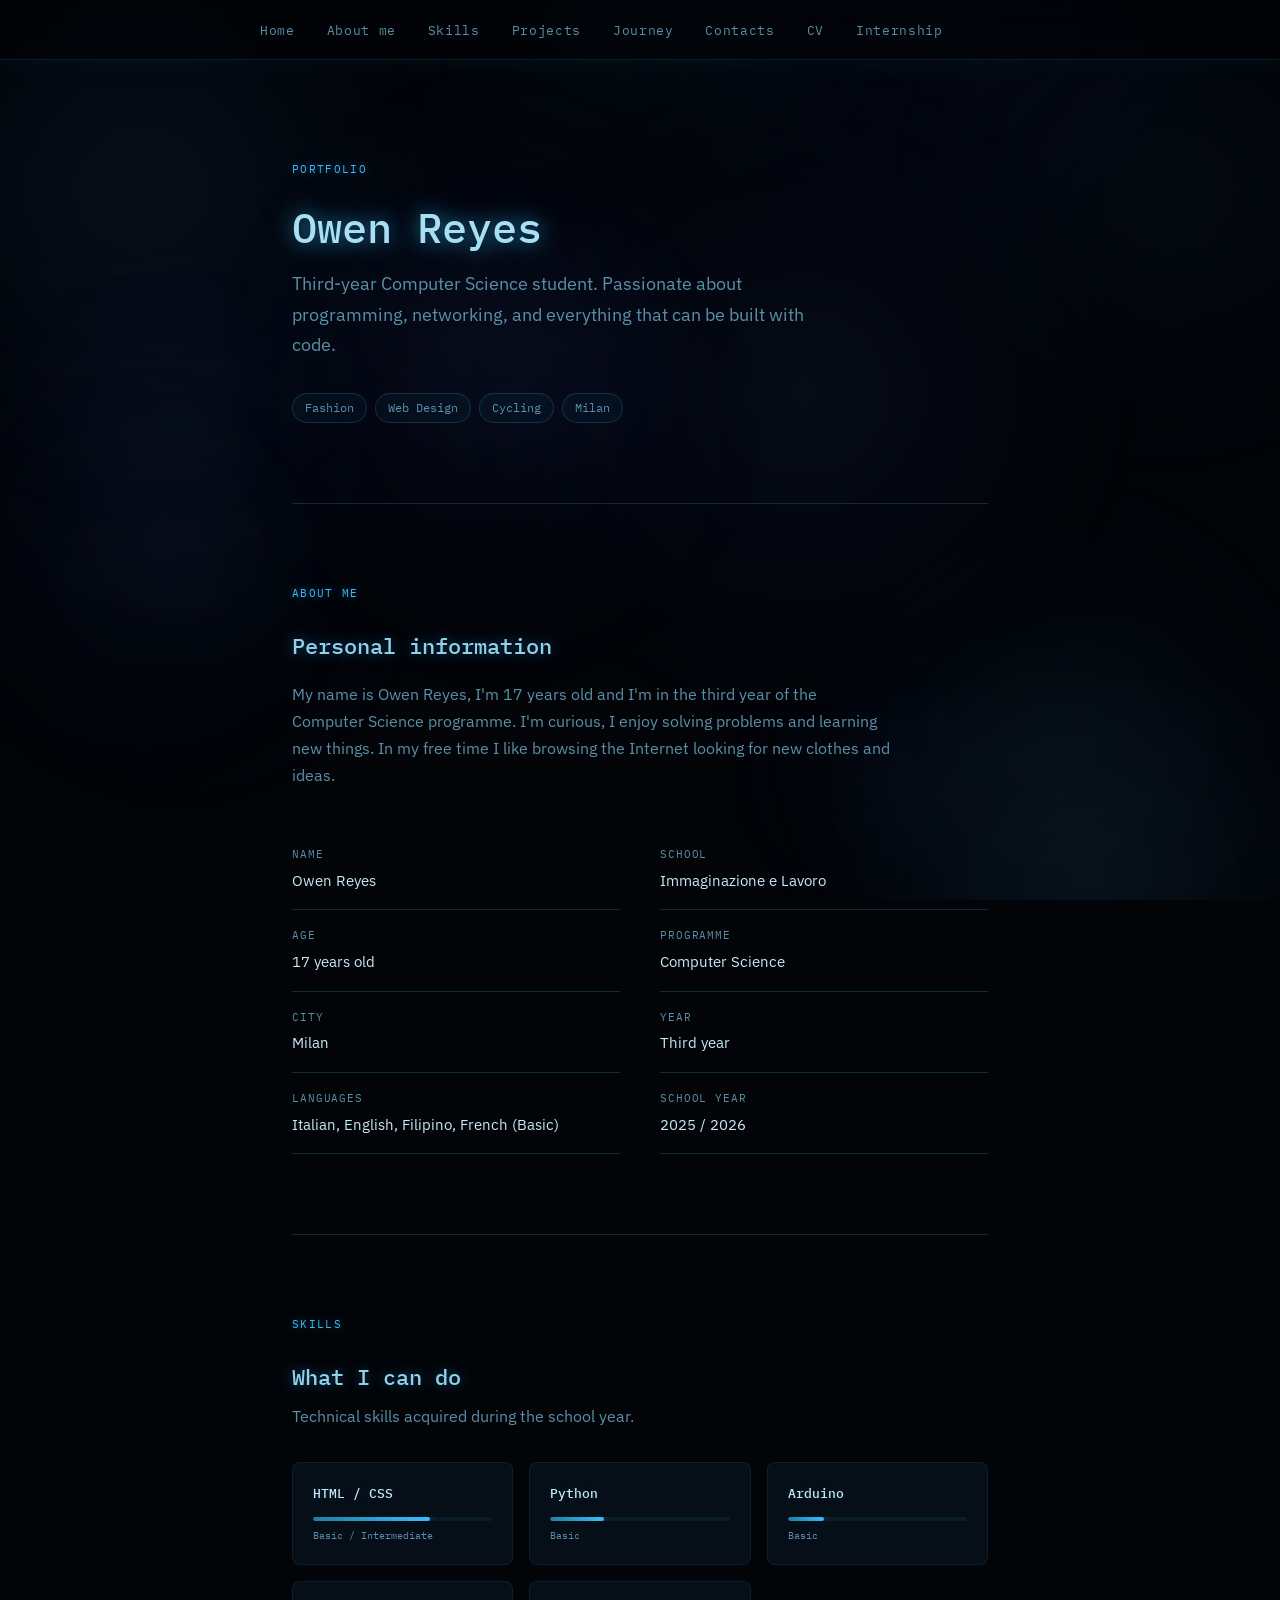
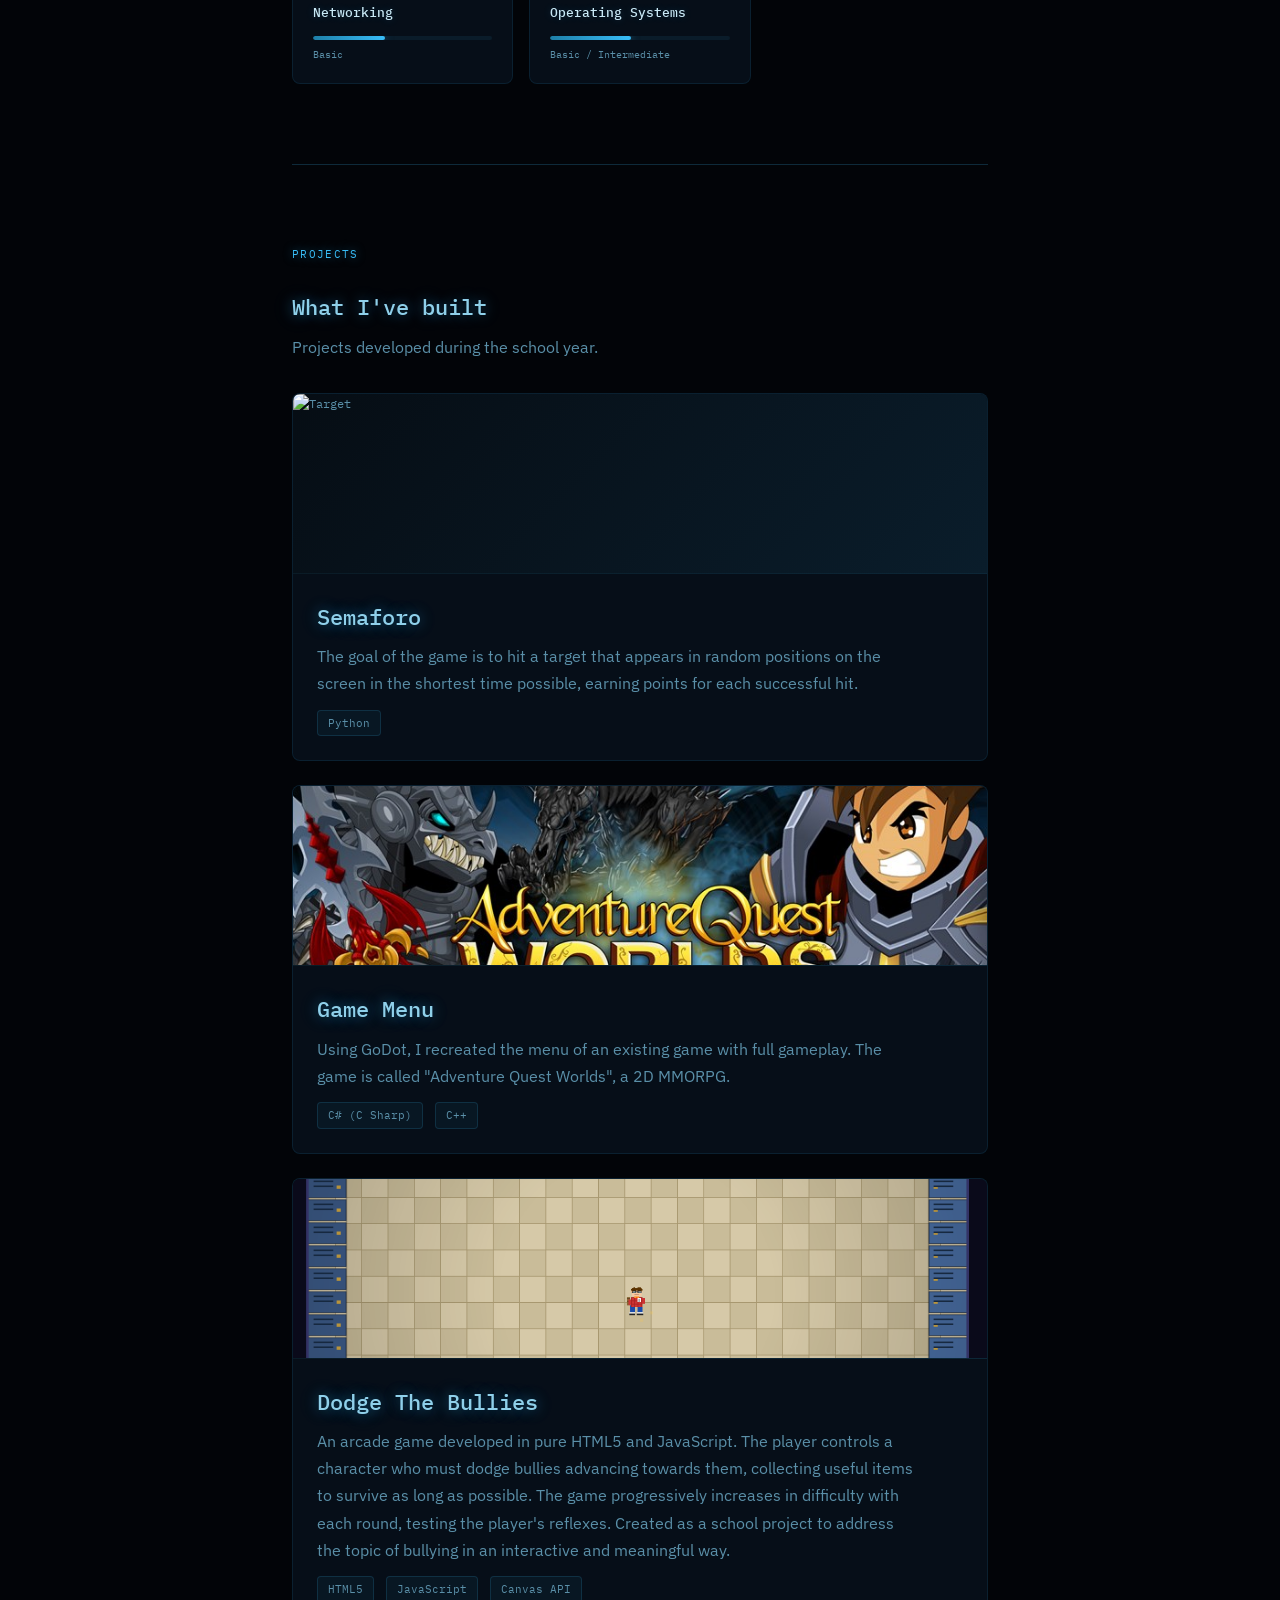
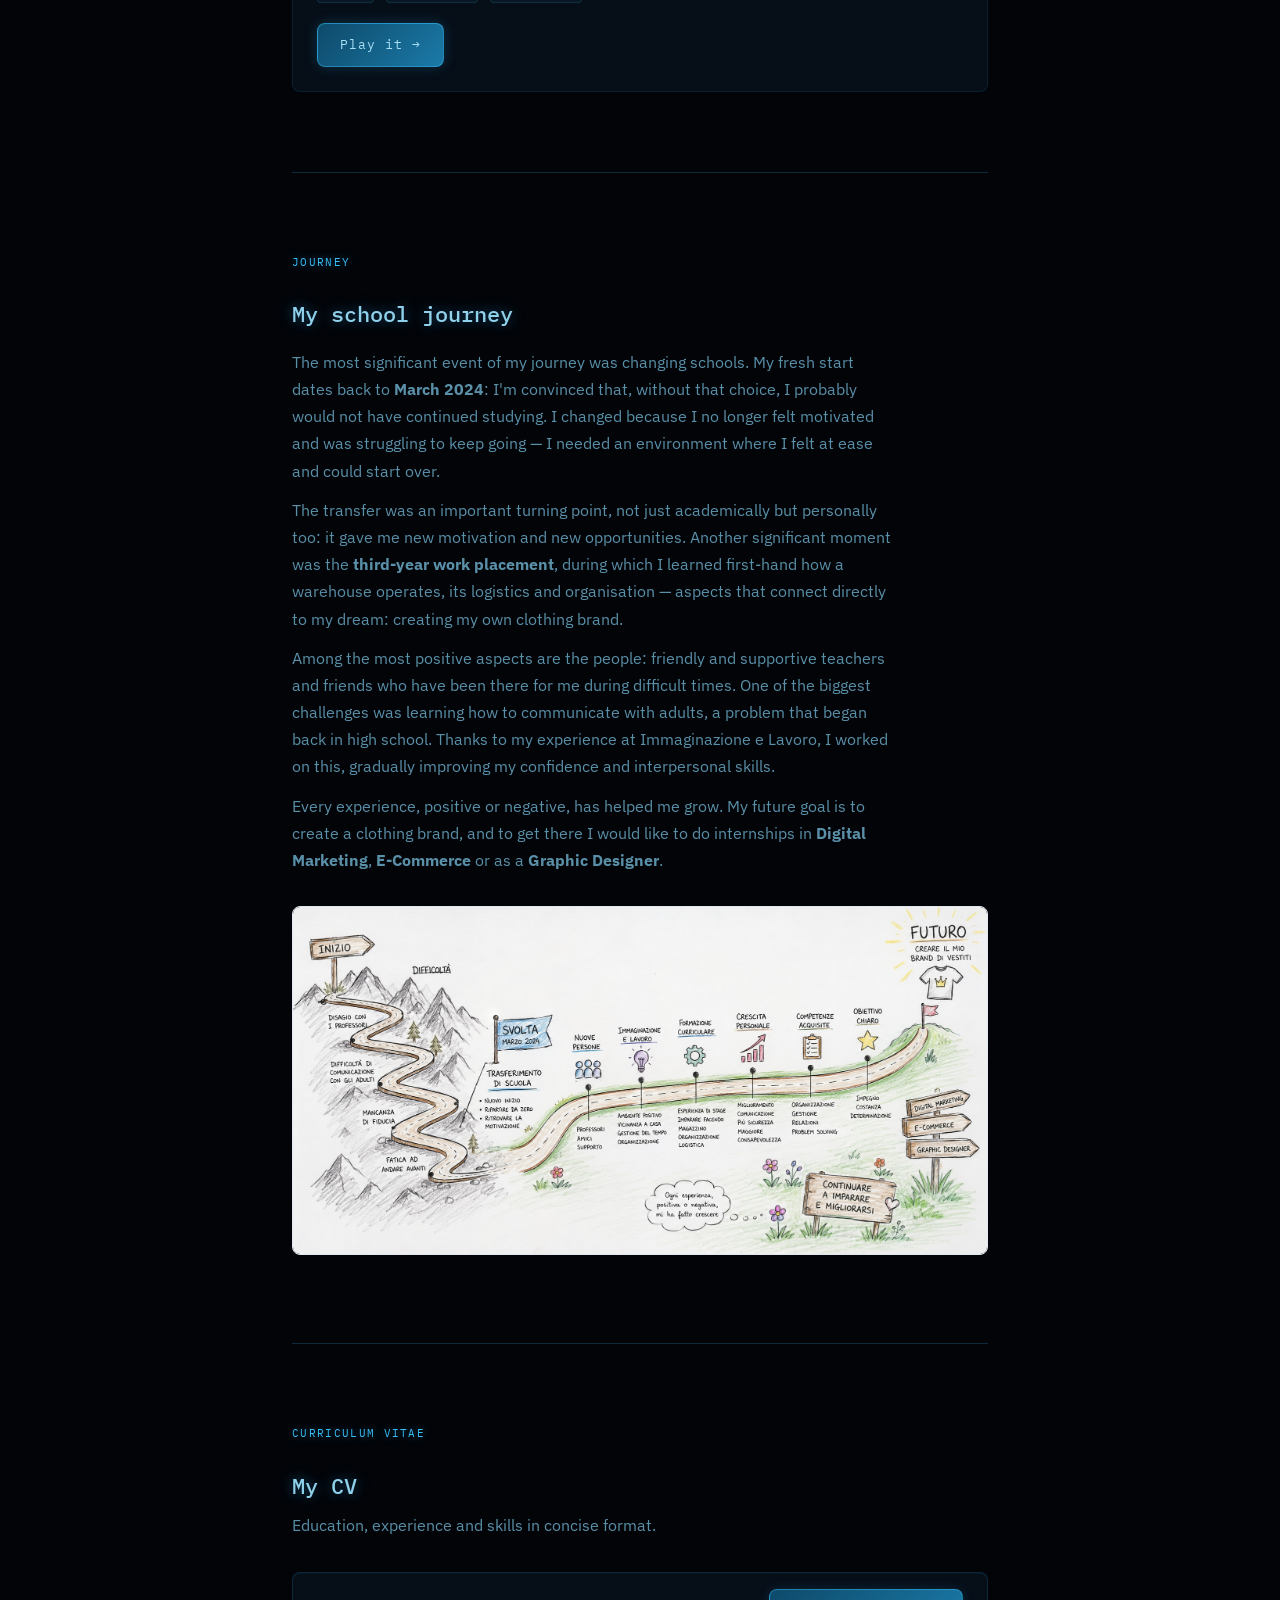
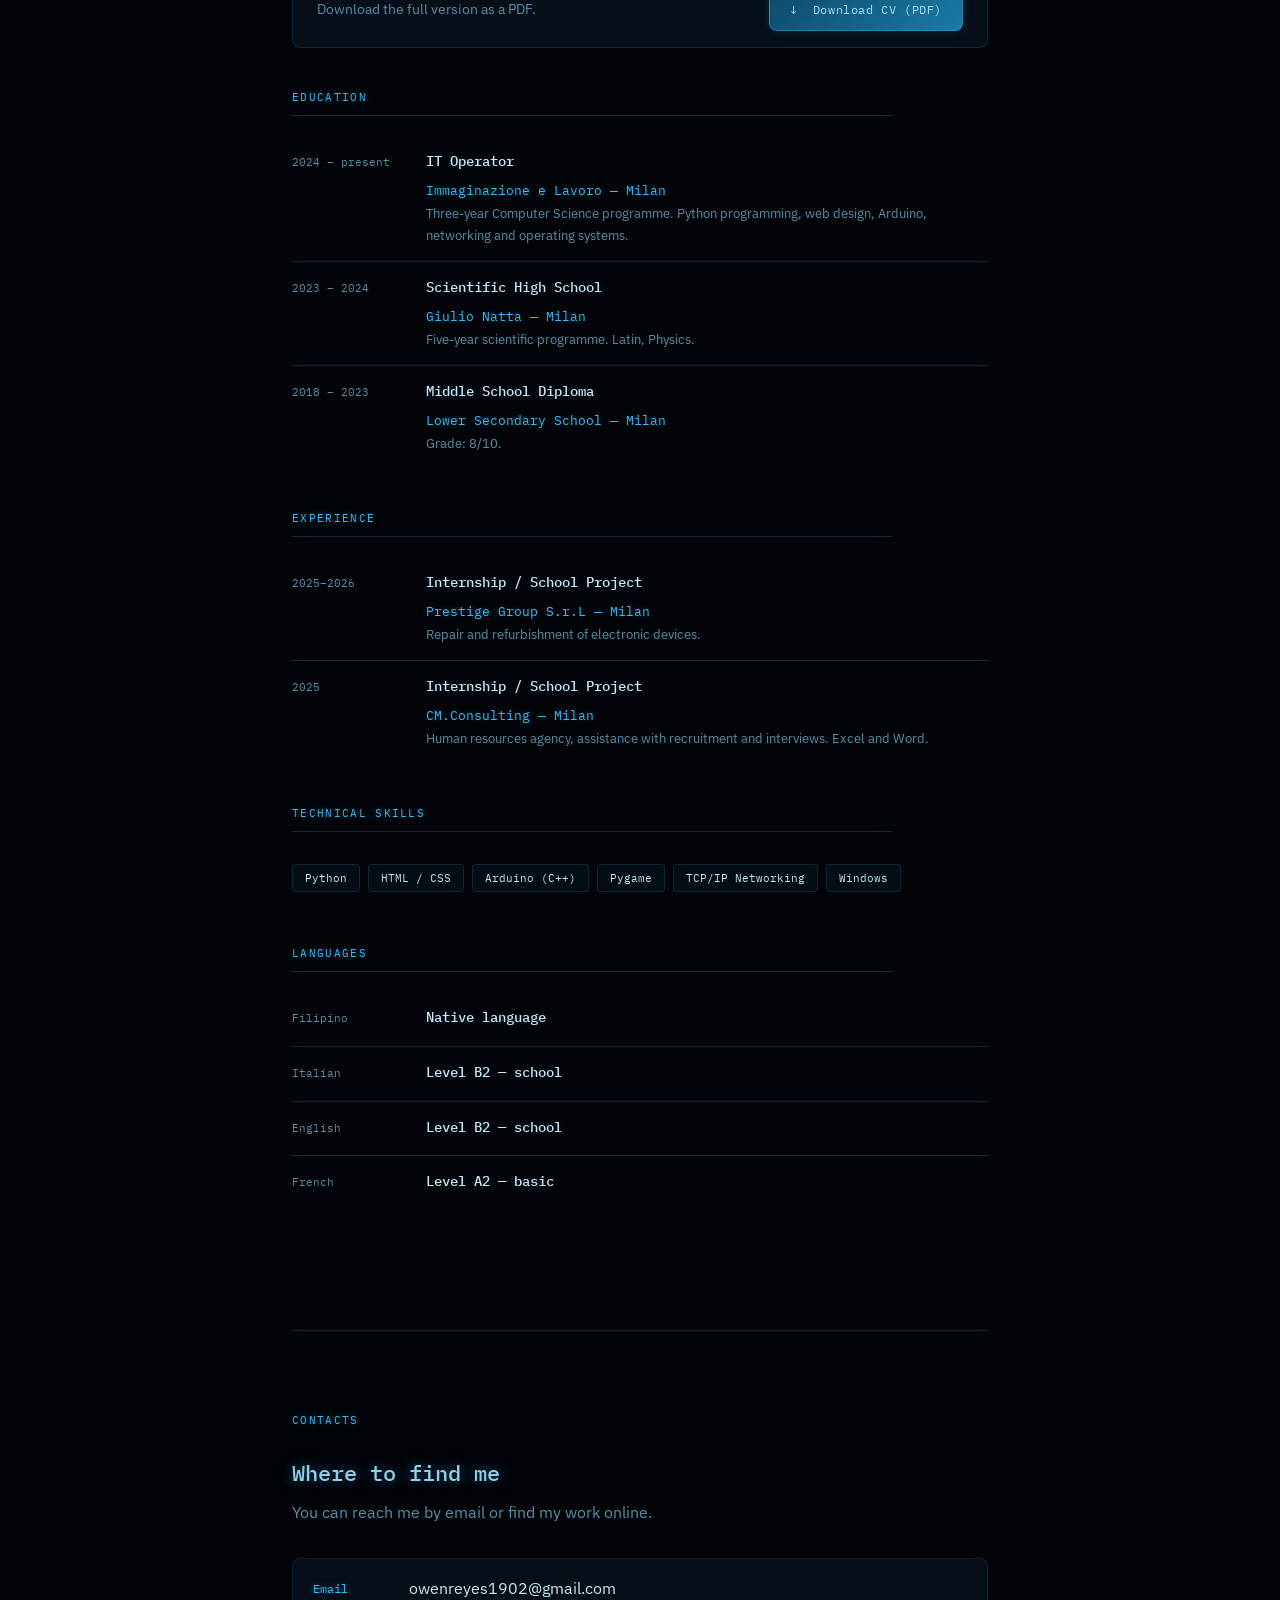
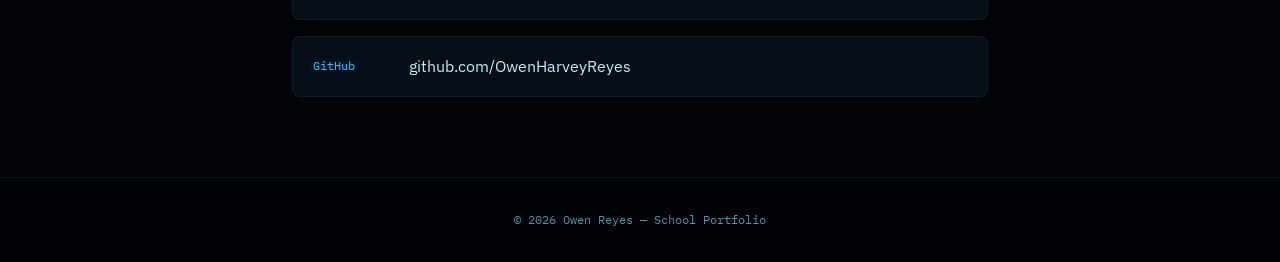
==== index_en.html @ 95d55447 "Yes" ====
<!DOCTYPE html>
<html lang="en">
<head>
  <meta charset="UTF-8" />
  <meta name="viewport" content="width=device-width, initial-scale=1.0"/>
  <title>Owen Reyes — Portfolio</title>
  <link rel="preconnect" href="https://fonts.googleapis.com">
  <link href="https://fonts.googleapis.com/css2?family=IBM+Plex+Sans:wght@300;400;500&family=IBM+Plex+Mono:wght@400;500&display=swap" rel="stylesheet">
  <link rel="stylesheet" href="style.css">
</head>

<body>

  <!-- ANIMATED BLURRED BUBBLE BACKGROUND -->
  <canvas id="bg-canvas"></canvas>

  <!-- NAVIGATION -->
  <nav>
    <ul>
      <li><a href="#hero">Home</a></li>
      <li><a href="#about">About me</a></li>
      <li><a href="#skills">Skills</a></li>
      <li><a href="#projects">Projects</a></li>
      <li><a href="#journey">Journey</a></li>
      <li><a href="#contacts">Contacts</a></li>
      <li><a href="#cv">CV</a></li>
      <li><a href="./stage_en.html">Internship</a></li>
    </ul>
  </nav>

  <main>

    <!-- HERO -->
    <section id="hero">
      <p class="etichetta">Portfolio</p>
      <h1>Owen Reyes</h1>
      <p class="sottotitolo">
        Third-year Computer Science student. Passionate about programming,
        networking, and everything that can be built with code.
      </p>
      <div class="tag-list">
        <span class="tag">Fashion</span>
        <span class="tag">Web Design</span>
        <span class="tag">Cycling</span>
        <span class="tag">Milan</span>
      </div>
    </section>

    <!-- ABOUT ME -->
    <section id="about">
      <p class="etichetta">About me</p>
      <h2>Personal information</h2>
      <p style="margin-top: 16px;">
        My name is Owen Reyes, I'm 17 years old and I'm in the third year
        of the Computer Science programme. I'm curious,
        I enjoy solving problems and learning new things.
        In my free time I like browsing the Internet looking for new clothes and ideas.
      </p>
      <div class="griglia-2col" style="margin-top: 40px;">
        <div>
          <div class="info-riga">
            <span>Name</span>
            <span>Owen Reyes</span>
          </div>
          <div class="info-riga">
            <span>Age</span>
            <span>17 years old</span>
          </div>
          <div class="info-riga">
            <span>City</span>
            <span>Milan</span>
          </div>
          <div class="info-riga">
            <span>Languages</span>
            <span>Italian, English, Filipino, French (Basic)</span>
          </div>
        </div>
        <div>
          <div class="info-riga">
            <span>School</span>
            <span>Immaginazione e Lavoro</span>
          </div>
          <div class="info-riga">
            <span>Programme</span>
            <span>Computer Science</span>
          </div>
          <div class="info-riga">
            <span>Year</span>
            <span>Third year</span>
          </div>
          <div class="info-riga">
            <span>School year</span>
            <span>2025 / 2026</span>
          </div>
        </div>
      </div>
    </section>

    <!-- SKILLS -->
    <section id="skills">
      <p class="etichetta">Skills</p>
      <h2>What I can do</h2>
      <p style="margin-top: 8px;">Technical skills acquired during the school year.</p>
      <div class="competenze-griglia">
        <div class="competenza-card">
          <h3>HTML / CSS</h3>
          <div class="barra-contenitore"><div class="barra" style="width: 65%"></div></div>
          <p class="livello-label">Basic / Intermediate</p>
        </div>
        <div class="competenza-card">
          <h3>Python</h3>
          <div class="barra-contenitore"><div class="barra" style="width: 30%"></div></div>
          <p class="livello-label">Basic</p>
        </div>
        <div class="competenza-card">
          <h3>Arduino</h3>
          <div class="barra-contenitore"><div class="barra" style="width: 20%"></div></div>
          <p class="livello-label">Basic</p>
        </div>
        <div class="competenza-card">
          <h3>Networking</h3>
          <div class="barra-contenitore"><div class="barra" style="width: 40%"></div></div>
          <p class="livello-label">Basic</p>
        </div>
        <div class="competenza-card">
          <h3>Operating Systems</h3>
          <div class="barra-contenitore"><div class="barra" style="width: 45%"></div></div>
          <p class="livello-label">Basic / Intermediate</p>
        </div>
      </div>
    </section>

    <!-- PROJECTS -->
    <section id="projects">
      <p class="etichetta">Projects</p>
      <h2>What I've built</h2>
      <p style="margin-top: 8px;">Projects developed during the school year.</p>

      <div class="progetti-lista">

        <!-- PROJECT 1 — Semaforo -->
        <div class="progetto-card">
          <div class="progetto-immagine">
            <img src="./img/bersaglio.png" alt="Target" style="width:100%;height:100%;object-fit:cover;">
          </div>
          <div class="progetto-corpo">
            <h2>Semaforo</h2>
            <p style="margin-top: 8px;">
              The goal of the game is to hit a target that appears in random positions on the screen
              in the shortest time possible, earning points for each successful hit.
            </p>
            <div class="progetto-meta">
              <span class="badge">Python</span>
            </div>
          </div>
        </div>

        <!-- PROJECT 2 — Game Menu -->
        <div class="progetto-card">
          <div class="progetto-immagine">
            <img src="./img/AQW.jpg" alt="Game Menu" style="width:100%;height:100%;object-fit:cover;">
          </div>
          <div class="progetto-corpo">
            <h2>Game Menu</h2>
            <p style="margin-top: 8px;">
              Using GoDot, I recreated the menu of an existing game with full gameplay.
              The game is called "Adventure Quest Worlds", a 2D MMORPG.
            </p>
            <div class="progetto-meta">
              <span class="badge">C# (C Sharp)</span>
              <span class="badge">C++</span>
            </div>
          </div>
        </div>

        <!-- PROJECT 3 — Dodge The Bullies (with button!) -->
        <div class="progetto-card">
          <div class="progetto-immagine">
            <img src="./img/Bully.png" alt="Dodge The Bullies" style="width:100%;height:100%;object-fit:cover;">
          </div>
          <div class="progetto-corpo">
            <h2>Dodge The Bullies</h2>
            <p style="margin-top: 8px;">
              An arcade game developed in pure HTML5 and JavaScript. The player controls a character
              who must dodge bullies advancing towards them, collecting useful items to survive as long
              as possible. The game progressively increases in difficulty with each round, testing the
              player's reflexes. Created as a school project to address the topic of bullying in an
              interactive and meaningful way.
            </p>
            <div class="progetto-meta">
              <span class="badge">HTML5</span>
              <span class="badge">JavaScript</span>
              <span class="badge">Canvas API</span>
            </div>
            <a href="./schiva_i_bulli.html" class="btn-gioca" target="_blank">Play it →</a>
          </div>
        </div>

      </div>
    </section>

    <!-- JOURNEY -->
    <section id="journey">
      <p class="etichetta">Journey</p>
      <h2>My school journey</h2>
      <p style="margin-top: 16px;">
        The most significant event of my journey was changing schools. My fresh start dates back to
        <strong>March 2024</strong>: I'm convinced that, without that choice, I probably would not have
        continued studying. I changed because I no longer felt motivated and was struggling to keep going —
        I needed an environment where I felt at ease and could start over.
      </p>
      <p style="margin-top: 12px;">
        The transfer was an important turning point, not just academically but personally too: it gave me
        new motivation and new opportunities. Another significant moment was the <strong>third-year work
        placement</strong>, during which I learned first-hand how a warehouse operates, its logistics
        and organisation — aspects that connect directly to my dream: creating my own clothing brand.
      </p>
      <p style="margin-top: 12px;">
        Among the most positive aspects are the people: friendly and supportive teachers and friends who
        have been there for me during difficult times. One of the biggest challenges was learning how to
        communicate with adults, a problem that began back in high school. Thanks to my experience at
        Immaginazione e Lavoro, I worked on this, gradually improving my confidence and interpersonal skills.
      </p>
      <p style="margin-top: 12px;">
        Every experience, positive or negative, has helped me grow. My future goal is to create a clothing
        brand, and to get there I would like to do internships in <strong>Digital Marketing</strong>,
        <strong>E-Commerce</strong> or as a <strong>Graphic Designer</strong>.
      </p>
      <div style="margin-top: 32px;">
        <img src="./img/Percorso-Scolastico.png" alt="Owen Reyes school journey"
          style="width: 100%; border-radius: 8px; border: 1px solid var(--bordo, #e2e8f0);" />
      </div>
    </section>

    <!-- CV -->
    <section id="cv">
      <p class="etichetta">Curriculum Vitae</p>
      <h2>My CV</h2>
      <p style="margin-top: 8px;">Education, experience and skills in concise format.</p>
      <div class="cv-download-bar">
        <p>Download the full version as a PDF.</p>
        <a href="./OWEN HARVEY REYES - CV Finale.pdf" download="OwenReyes_CV.pdf" class="btn-scarica">
          ↓ &nbsp;Download CV (PDF)
        </a>
      </div>
      <div class="cv-blocco">
        <p class="cv-blocco-titolo">Education</p>
        <div class="cv-riga">
          <span class="cv-periodo">2024 – present</span>
          <div class="cv-contenuto">
            <h3>IT Operator</h3>
            <span class="cv-luogo">Immaginazione e Lavoro — Milan</span>
            <p>Three-year Computer Science programme. Python programming, web design, Arduino, networking and operating systems.</p>
          </div>
        </div>
        <div class="cv-riga">
          <span class="cv-periodo">2023 – 2024</span>
          <div class="cv-contenuto">
            <h3>Scientific High School</h3>
            <span class="cv-luogo">Giulio Natta — Milan</span>
            <p>Five-year scientific programme. Latin, Physics.</p>
          </div>
        </div>
        <div class="cv-riga">
          <span class="cv-periodo">2018 – 2023</span>
          <div class="cv-contenuto">
            <h3>Middle School Diploma</h3>
            <span class="cv-luogo">Lower Secondary School — Milan</span>
            <p>Grade: 8/10.</p>
          </div>
        </div>
      </div>
      <div class="cv-blocco">
        <p class="cv-blocco-titolo">Experience</p>
        <div class="cv-riga">
          <span class="cv-periodo">2025–2026</span>
          <div class="cv-contenuto">
            <h3>Internship / School Project</h3>
            <span class="cv-luogo">Prestige Group S.r.L — Milan</span>
            <p>Repair and refurbishment of electronic devices.</p>
          </div>
        </div>
        <div class="cv-riga">
          <span class="cv-periodo">2025</span>
          <div class="cv-contenuto">
            <h3>Internship / School Project</h3>
            <span class="cv-luogo">CM.Consulting — Milan</span>
            <p>Human resources agency, assistance with recruitment and interviews. Excel and Word.</p>
          </div>
        </div>
      </div>
      <div class="cv-blocco">
        <p class="cv-blocco-titolo">Technical skills</p>
        <div class="cv-skill-lista">
          <span class="cv-skill">Python</span>
          <span class="cv-skill">HTML / CSS</span>
          <span class="cv-skill">Arduino (C++)</span>
          <span class="cv-skill">Pygame</span>
          <span class="cv-skill">TCP/IP Networking</span>
          <span class="cv-skill">Windows</span>
        </div>
      </div>
      <div class="cv-blocco">
        <p class="cv-blocco-titolo">Languages</p>
        <div class="cv-riga">
          <span class="cv-periodo">Filipino</span>
          <div class="cv-contenuto"><h3>Native language</h3></div>
        </div>
        <div class="cv-riga">
          <span class="cv-periodo">Italian</span>
          <div class="cv-contenuto"><h3>Level B2 — school</h3></div>
        </div>
        <div class="cv-riga">
          <span class="cv-periodo">English</span>
          <div class="cv-contenuto"><h3>Level B2 — school</h3></div>
        </div>
        <div class="cv-riga">
          <span class="cv-periodo">French</span>
          <div class="cv-contenuto"><h3>Level A2 — basic</h3></div>
        </div>
      </div>
    </section>

    <!-- CONTACTS -->
    <section id="contacts">
      <p class="etichetta">Contacts</p>
      <h2>Where to find me</h2>
      <p style="margin-top: 8px;">You can reach me by email or find my work online.</p>
      <div class="contatti-lista">
        <a href="mailto:owenreyes1902@gmail.com" class="contatto-riga">
          <span class="contatto-icona">Email</span>
          <span>owenreyes1902@gmail.com</span>
        </a>
        <a href="https://github.com/OwenHarveyReyes" class="contatto-riga" target="_blank">
          <span class="contatto-icona">GitHub</span>
          <span>github.com/OwenHarveyReyes</span>
        </a>
      </div>
    </section>

  </main>

  <footer>
    © 2026 Owen Reyes — School Portfolio
  </footer>

  <!-- ANIMATED BLURRED BUBBLE BACKGROUND SCRIPT -->
  <script>
    const canvas = document.getElementById('bg-canvas');
    const ctx = canvas.getContext('2d');

    function resize() {
      canvas.width = window.innerWidth;
      canvas.height = window.innerHeight;
    }
    resize();
    window.addEventListener('resize', resize);

    const blobs = Array.from({ length: 12 }, () => ({
      x: Math.random() * window.innerWidth,
      y: Math.random() * window.innerHeight,
      r: 120 + Math.random() * 200,
      vx: (Math.random() - 0.5) * 0.4,
      vy: (Math.random() - 0.5) * 0.4,
      hue: 190 + Math.random() * 40,
      alpha: 0.03 + Math.random() * 0.05,
      phase: Math.random() * Math.PI * 2,
      speed: 0.003 + Math.random() * 0.004
    }));

    function draw() {
      ctx.clearRect(0, 0, canvas.width, canvas.height);

      blobs.forEach(b => {
        b.phase += b.speed;
        b.x += b.vx + Math.sin(b.phase) * 0.3;
        b.y += b.vy + Math.cos(b.phase * 0.7) * 0.3;

        if (b.x < -b.r) b.x = canvas.width + b.r;
        if (b.x > canvas.width + b.r) b.x = -b.r;
        if (b.y < -b.r) b.y = canvas.height + b.r;
        if (b.y > canvas.height + b.r) b.y = -b.r;

        const grad = ctx.createRadialGradient(b.x, b.y, 0, b.x, b.y, b.r);
        grad.addColorStop(0, `hsla(${b.hue}, 80%, 65%, ${b.alpha})`);
        grad.addColorStop(0.5, `hsla(${b.hue + 15}, 70%, 55%, ${b.alpha * 0.5})`);
        grad.addColorStop(1, `hsla(${b.hue}, 80%, 65%, 0)`);

        ctx.filter = 'blur(40px)';
        ctx.beginPath();
        ctx.arc(b.x, b.y, b.r, 0, Math.PI * 2);
        ctx.fillStyle = grad;
        ctx.fill();
      });

      ctx.filter = 'none';
      requestAnimationFrame(draw);
    }

    draw();
  </script>

</body>
</html>
---- style.css ----
/* =============================================
   VARIABILI — modifica qui i colori del sito
   Cambiarle qui le cambia su TUTTE le pagine
   ============================================= */
:root {
  --colore-sfondo:     #020408;
  --colore-sfondo-2:   #060d14;
  --colore-testo:      #c8e8f5;
  --colore-testo-muto: #5a8fa8;
  --colore-accento:    #38bdf8;   /* light blue accent */
  --colore-bordo:      #0e2a3a;
  --colore-card:       #060e18;
  --colore-glow:       #38bdf8;

  --font-titoli: 'IBM Plex Mono', monospace;
  --font-testo:  'IBM Plex Sans', sans-serif;

  --larghezza-max: 760px;
  --raggio:        8px;

  /* Glow intensities */
  --glow-soft:  0 0 20px rgba(56, 189, 248, 0.25);
  --glow-mid:   0 0 30px rgba(56, 189, 248, 0.4), 0 0 60px rgba(56, 189, 248, 0.15);
  --glow-title: 0 0 20px rgba(56, 189, 248, 0.6), 0 0 40px rgba(56, 189, 248, 0.3), 0 0 80px rgba(56, 189, 248, 0.1);
}

/* =============================================
   RESET E BASE
   ============================================= */
*, *::before, *::after {
  box-sizing: border-box;
  margin: 0;
  padding: 0;
}

html {
  scroll-behavior: smooth;
}

body {
  background-color: var(--colore-sfondo);
  color: var(--colore-testo);
  font-family: var(--font-testo);
  font-size: 16px;
  line-height: 1.7;
  /* Subtle noise/grain texture via pseudo overlay */
  position: relative;
}

/* Deep background glow ambient */
body::before {
  content: '';
  position: fixed;
  top: -20%;
  left: 50%;
  transform: translateX(-50%);
  width: 600px;
  height: 400px;
  background: radial-gradient(ellipse, rgba(56, 189, 248, 0.04) 0%, transparent 70%);
  pointer-events: none;
  z-index: 0;
}

/* =============================================
   NAVIGAZIONE
   ============================================= */
nav {
  position: sticky;
  top: 0;
  background-color: rgba(2, 4, 8, 0.85);
  backdrop-filter: blur(16px);
  -webkit-backdrop-filter: blur(16px);
  border-bottom: 1px solid rgba(56, 189, 248, 0.12);
  z-index: 100;
  padding: 0 32px;
  box-shadow: 0 1px 30px rgba(56, 189, 248, 0.05);
}

nav ul {
  list-style: none;
  display: flex;
  gap: 32px;
  max-width: var(--larghezza-max);
  margin: 0 auto;
  padding: 16px 0;
}

nav a {
  text-decoration: none;
  color: var(--colore-testo-muto);
  font-size: 13px;
  font-family: var(--font-titoli);
  letter-spacing: 0.05em;
  transition: color 0.2s, text-shadow 0.2s;
}

nav a:hover,
nav a.attivo {
  color: var(--colore-accento);
  text-shadow: 0 0 12px rgba(56, 189, 248, 0.6);
}

/* =============================================
   LAYOUT PRINCIPALE
   ============================================= */
main {
  max-width: var(--larghezza-max);
  margin: 0 auto;
  padding: 0 32px;
  position: relative;
  z-index: 1;
}

section {
  padding: 80px 0;
  border-bottom: 1px solid var(--colore-bordo);
}

section:last-child {
  border-bottom: none;
}

/* =============================================
   TIPOGRAFIA — GLOWING TITLES
   ============================================= */
.etichetta {
  font-family: var(--font-titoli);
  font-size: 11px;
  letter-spacing: 0.12em;
  text-transform: uppercase;
  color: var(--colore-accento);
  margin-bottom: 24px;
  text-shadow: 0 0 10px rgba(56, 189, 248, 0.5);
}

h1 {
  font-family: var(--font-titoli);
  font-size: clamp(28px, 5vw, 42px);
  font-weight: 500;
  line-height: 1.2;
  margin-bottom: 16px;
  color: #a8dff5;
  text-shadow: var(--glow-title);
  animation: titlePulse 4s ease-in-out infinite;
}

@keyframes titlePulse {
  0%, 100% { text-shadow: var(--glow-title); }
  50%       { text-shadow: 0 0 25px rgba(56, 189, 248, 0.8), 0 0 50px rgba(56, 189, 248, 0.4), 0 0 100px rgba(56, 189, 248, 0.15); }
}

/* h1 nella pagina stage è leggermente più piccolo */
.pagina-stage h1 {
  font-size: clamp(24px, 4vw, 36px);
}

h2 {
  font-family: var(--font-titoli);
  font-size: 22px;
  font-weight: 500;
  margin-bottom: 8px;
  color: #8fd0ea;
  text-shadow: 0 0 14px rgba(56, 189, 248, 0.45), 0 0 28px rgba(56, 189, 248, 0.2);
}

h3 {
  font-family: var(--font-titoli);
  font-size: 15px;
  font-weight: 500;
  margin-bottom: 6px;
  color: var(--colore-testo);
  text-shadow: 0 0 8px rgba(56, 189, 248, 0.2);
}

p {
  color: var(--colore-testo-muto);
  max-width: 600px;
}

a {
  color: var(--colore-accento);
}

/* =============================================
   SEZIONE HERO (intestazione — solo index)
   ============================================= */
#hero {
  padding: 100px 0 80px;
}

#hero .sottotitolo {
  font-size: 18px;
  color: var(--colore-testo-muto);
  margin-bottom: 32px;
  max-width: 520px;
}

.tag-list {
  display: flex;
  flex-wrap: wrap;
  gap: 8px;
  margin-top: 24px;
}

.tag {
  font-family: var(--font-titoli);
  font-size: 12px;
  padding: 4px 12px;
  border: 1px solid rgba(56, 189, 248, 0.2);
  border-radius: 100px;
  color: var(--colore-testo-muto);
  background: rgba(56, 189, 248, 0.04);
  transition: border-color 0.2s, color 0.2s, box-shadow 0.2s;
}

.tag:hover {
  border-color: rgba(56, 189, 248, 0.5);
  color: var(--colore-accento);
  box-shadow: var(--glow-soft);
}

/* =============================================
   SEZIONE CHI SONO — griglia 2 colonne
   ============================================= */
.griglia-2col {
  display: grid;
  grid-template-columns: 1fr 1fr;
  gap: 40px;
  margin-top: 32px;
}

.info-riga {
  display: flex;
  flex-direction: column;
  gap: 4px;
  padding: 16px 0;
  border-bottom: 1px solid var(--colore-bordo);
}

.info-riga span:first-child {
  font-family: var(--font-titoli);
  font-size: 11px;
  text-transform: uppercase;
  letter-spacing: 0.08em;
  color: var(--colore-testo-muto);
}

.info-riga span:last-child {
  font-size: 15px;
  color: var(--colore-testo);
}

/* =============================================
   SEZIONE COMPETENZE
   ============================================= */
.competenze-griglia {
  display: grid;
  grid-template-columns: repeat(auto-fill, minmax(200px, 1fr));
  gap: 16px;
  margin-top: 32px;
}

.competenza-card {
  background: var(--colore-card);
  border: 1px solid rgba(56, 189, 248, 0.1);
  border-radius: var(--raggio);
  padding: 20px;
  transition: border-color 0.3s, box-shadow 0.3s;
}

.competenza-card:hover {
  border-color: rgba(56, 189, 248, 0.3);
  box-shadow: var(--glow-soft);
}

.competenza-card h3 {
  font-size: 13px;
  margin-bottom: 12px;
  color: var(--colore-testo);
}

.barra-contenitore {
  background: rgba(56, 189, 248, 0.08);
  border-radius: 4px;
  height: 4px;
  overflow: hidden;
}

.barra {
  height: 100%;
  background: linear-gradient(90deg, #1e7fa8, #38bdf8);
  border-radius: 4px;
  box-shadow: 0 0 8px rgba(56, 189, 248, 0.5);
}

.livello-label {
  font-family: var(--font-titoli);
  font-size: 10px;
  color: var(--colore-testo-muto);
  margin-top: 6px;
}

/* =============================================
   SEZIONE PROGETTI
   ============================================= */
.progetti-lista {
  display: flex;
  flex-direction: column;
  gap: 24px;
  margin-top: 32px;
}

.progetto-card {
  border: 1px solid rgba(56, 189, 248, 0.1);
  border-radius: var(--raggio);
  overflow: hidden;
  transition: border-color 0.3s, box-shadow 0.3s;
  background: var(--colore-card);
}

.progetto-card:hover {
  border-color: rgba(56, 189, 248, 0.4);
  box-shadow: var(--glow-soft);
}

.progetto-immagine {
  width: 100%;
  height: 180px;
  background: linear-gradient(135deg, #060d14, #0a1d2b);
  display: flex;
  align-items: center;
  justify-content: center;
  font-family: var(--font-titoli);
  font-size: 12px;
  color: var(--colore-testo-muto);
  border-bottom: 1px solid rgba(56, 189, 248, 0.08);
}

.progetto-corpo {
  padding: 24px;
}

.progetto-meta {
  display: flex;
  gap: 12px;
  margin-top: 12px;
  flex-wrap: wrap;
}

.badge {
  font-family: var(--font-titoli);
  font-size: 11px;
  padding: 3px 10px;
  border-radius: 4px;
  background: rgba(56, 189, 248, 0.05);
  border: 1px solid rgba(56, 189, 248, 0.15);
  color: var(--colore-testo-muto);
}

.progetto-link {
  display: inline-block;
  margin-top: 16px;
  font-family: var(--font-titoli);
  font-size: 12px;
  color: var(--colore-accento);
  text-decoration: none;
  text-shadow: 0 0 8px rgba(56, 189, 248, 0.3);
  transition: text-shadow 0.2s;
}

.progetto-link:hover {
  text-decoration: underline;
  text-shadow: 0 0 14px rgba(56, 189, 248, 0.7);
}

/* =============================================
   SEZIONE PERCORSO — timeline
   ============================================= */
.timeline {
  margin-top: 32px;
  display: flex;
  flex-direction: column;
  gap: 0;
}

.timeline-item {
  display: grid;
  grid-template-columns: 100px 1fr;
  gap: 24px;
  padding-bottom: 32px;
  position: relative;
}

.timeline-item::before {
  content: '';
  position: absolute;
  left: 91px;
  top: 6px;
  bottom: 0;
  width: 1px;
  background: linear-gradient(to bottom, rgba(56, 189, 248, 0.3), rgba(56, 189, 248, 0.05));
}

.timeline-item:last-child::before {
  display: none;
}

.timeline-anno {
  font-family: var(--font-titoli);
  font-size: 12px;
  color: var(--colore-testo-muto);
  padding-top: 2px;
  text-align: right;
}

.timeline-contenuto {
  padding-left: 20px;
  position: relative;
}

.timeline-contenuto::before {
  content: '';
  position: absolute;
  left: -4px;
  top: 7px;
  width: 8px;
  height: 8px;
  border-radius: 50%;
  background: var(--colore-accento);
  box-shadow: 0 0 8px rgba(56, 189, 248, 0.8), 0 0 16px rgba(56, 189, 248, 0.4);
}

/* =============================================
   SEZIONE CONTATTI
   ============================================= */
.contatti-lista {
  margin-top: 32px;
  display: flex;
  flex-direction: column;
  gap: 16px;
}

.contatto-riga {
  display: flex;
  align-items: center;
  gap: 16px;
  padding: 16px 20px;
  border: 1px solid rgba(56, 189, 248, 0.1);
  border-radius: var(--raggio);
  text-decoration: none;
  color: var(--colore-testo);
  background: var(--colore-card);
  transition: border-color 0.3s, box-shadow 0.3s, background 0.3s;
}

.contatto-riga:hover {
  border-color: rgba(56, 189, 248, 0.4);
  background: rgba(56, 189, 248, 0.04);
  box-shadow: var(--glow-soft);
}

.contatto-icona {
  font-family: var(--font-titoli);
  font-size: 12px;
  color: var(--colore-accento);
  min-width: 80px;
  text-shadow: 0 0 8px rgba(56, 189, 248, 0.4);
}

/* =============================================
   SEZIONE CV
   ============================================= */
.cv-download-bar {
  display: flex;
  align-items: center;
  justify-content: space-between;
  background: var(--colore-card);
  border: 1px solid rgba(56, 189, 248, 0.15);
  border-radius: var(--raggio);
  padding: 16px 24px;
  margin-top: 32px;
  margin-bottom: 40px;
  flex-wrap: wrap;
  gap: 12px;
  box-shadow: inset 0 1px 0 rgba(56, 189, 248, 0.05);
}

.cv-download-bar p {
  font-size: 14px;
  max-width: none;
}

.btn-scarica {
  display: inline-flex;
  align-items: center;
  gap: 8px;
  background: linear-gradient(135deg, #0e4a6a, #1a7aa8);
  border: 1px solid rgba(56, 189, 248, 0.4);
  color: #a8dff5;
  text-decoration: none;
  font-family: var(--font-titoli);
  font-size: 12px;
  letter-spacing: 0.05em;
  padding: 10px 20px;
  border-radius: var(--raggio);
  transition: box-shadow 0.3s, border-color 0.3s, color 0.3s;
  white-space: nowrap;
  box-shadow: 0 0 12px rgba(56, 189, 248, 0.15);
}

.btn-scarica:hover {
  color: #fff;
  border-color: rgba(56, 189, 248, 0.7);
  box-shadow: var(--glow-mid);
}

.cv-blocco {
  margin-bottom: 40px;
}

.cv-blocco-titolo {
  font-family: var(--font-titoli);
  font-size: 11px;
  letter-spacing: 0.12em;
  text-transform: uppercase;
  color: var(--colore-accento);
  border-bottom: 1px solid var(--colore-bordo);
  padding-bottom: 8px;
  margin-bottom: 20px;
  text-shadow: 0 0 10px rgba(56, 189, 248, 0.4);
}

.cv-riga {
  display: grid;
  grid-template-columns: 110px 1fr;
  gap: 16px 24px;
  padding: 14px 0;
  border-bottom: 1px solid var(--colore-bordo);
  align-items: start;
}

.cv-riga:last-child {
  border-bottom: none;
}

.cv-periodo {
  font-family: var(--font-titoli);
  font-size: 11px;
  color: var(--colore-testo-muto);
  padding-top: 3px;
}

.cv-contenuto h3 {
  font-size: 14px;
  font-weight: 500;
  margin-bottom: 2px;
  color: var(--colore-testo);
}

.cv-contenuto .cv-luogo {
  font-size: 13px;
  color: var(--colore-accento);
  font-family: var(--font-titoli);
  margin-bottom: 4px;
  text-shadow: 0 0 8px rgba(56, 189, 248, 0.3);
}

.cv-contenuto p {
  font-size: 13px;
  color: var(--colore-testo-muto);
  max-width: none;
  margin: 0;
}

.cv-skill-lista {
  display: flex;
  flex-wrap: wrap;
  gap: 8px;
  padding: 12px 0;
}

.cv-skill {
  font-family: var(--font-titoli);
  font-size: 11px;
  padding: 4px 12px;
  border-radius: 4px;
  background: rgba(56, 189, 248, 0.05);
  border: 1px solid rgba(56, 189, 248, 0.15);
  color: var(--colore-testo);
  transition: border-color 0.2s, box-shadow 0.2s;
}

.cv-skill:hover {
  border-color: rgba(56, 189, 248, 0.35);
  box-shadow: 0 0 8px rgba(56, 189, 248, 0.15);
}

/* =============================================
   PAGINA STAGE — componenti specifici
   ============================================= */

/* Intestazione pagina stage */
#intro {
  padding: 80px 0 60px;
}

#intro p {
  margin-top: 12px;
  max-width: 520px;
}

/* Numerazione stage (cerchio colorato) */
.numero-stage {
  display: inline-flex;
  align-items: center;
  justify-content: center;
  width: 32px;
  height: 32px;
  border-radius: 50%;
  background: linear-gradient(135deg, #0e4a6a, #1a7aa8);
  border: 1px solid rgba(56, 189, 248, 0.4);
  color: #a8dff5;
  font-family: var(--font-titoli);
  font-size: 14px;
  font-weight: 500;
  margin-bottom: 24px;
  box-shadow: 0 0 12px rgba(56, 189, 248, 0.3);
}

/* Scheda azienda */
.scheda-azienda {
  border: 1px solid rgba(56, 189, 248, 0.12);
  border-radius: var(--raggio);
  overflow: hidden;
  margin-bottom: 40px;
  background: var(--colore-card);
  box-shadow: 0 4px 24px rgba(0, 0, 0, 0.4), inset 0 1px 0 rgba(56, 189, 248, 0.06);
  transition: border-color 0.3s, box-shadow 0.3s;
}

.scheda-azienda:hover {
  border-color: rgba(56, 189, 248, 0.25);
  box-shadow: var(--glow-soft), 0 4px 24px rgba(0,0,0,0.4);
}

.scheda-header {
  background: rgba(56, 189, 248, 0.03);
  border-bottom: 1px solid rgba(56, 189, 248, 0.1);
  padding: 20px 24px;
  display: flex;
  align-items: flex-start;
  justify-content: space-between;
  gap: 16px;
  flex-wrap: wrap;
}

.scheda-header h2 {
  font-size: 18px;
  margin-bottom: 0;
}

.scheda-header .settore-badge {
  font-family: var(--font-titoli);
  font-size: 11px;
  padding: 4px 12px;
  border: 1px solid rgba(56, 189, 248, 0.2);
  border-radius: 100px;
  color: var(--colore-testo-muto);
  background: rgba(56, 189, 248, 0.04);
  white-space: nowrap;
}

.scheda-corpo {
  padding: 0;
}

.scheda-riga {
  display: grid;
  grid-template-columns: 160px 1fr;
  border-bottom: 1px solid rgba(56, 189, 248, 0.07);
}

.scheda-riga:last-child {
  border-bottom: none;
}

.scheda-label {
  font-family: var(--font-titoli);
  font-size: 11px;
  text-transform: uppercase;
  letter-spacing: 0.08em;
  color: var(--colore-testo-muto);
  padding: 16px 24px;
  background: rgba(56, 189, 248, 0.02);
  border-right: 1px solid rgba(56, 189, 248, 0.07);
  display: flex;
  align-items: flex-start;
}

.scheda-valore {
  padding: 14px 24px;
  font-size: 15px;
  color: var(--colore-testo);
}

/* Lista attività dentro la scheda */
.attivita-lista {
  list-style: none;
  display: flex;
  flex-direction: column;
  gap: 6px;
  padding: 14px 24px;
}

.attivita-lista li {
  font-size: 15px;
  color: var(--colore-testo);
  display: flex;
  gap: 10px;
  align-items: flex-start;
}

.attivita-lista li::before {
  content: '—';
  color: var(--colore-accento);
  font-family: var(--font-titoli);
  flex-shrink: 0;
  margin-top: 1px;
  text-shadow: 0 0 6px rgba(56, 189, 248, 0.5);
}

/* Relazione */
.relazione-contenitore {
  margin-top: 8px;
}

.relazione-contenitore h3 {
  font-size: 13px;
  font-weight: 500;
  text-transform: uppercase;
  letter-spacing: 0.08em;
  color: var(--colore-testo-muto);
  margin-bottom: 16px;
}

.relazione-testo {
  display: flex;
  flex-direction: column;
  gap: 16px;
}

.relazione-paragrafo {
  border-left: 3px solid rgba(56, 189, 248, 0.3);
  padding-left: 20px;
  box-shadow: -2px 0 12px rgba(56, 189, 248, 0.08);
}

.relazione-paragrafo .para-titolo {
  font-family: var(--font-titoli);
  font-size: 12px;
  text-transform: uppercase;
  letter-spacing: 0.08em;
  color: var(--colore-accento);
  margin-bottom: 6px;
  text-shadow: 0 0 8px rgba(56, 189, 248, 0.4);
}

.relazione-paragrafo p {
  font-size: 15px;
  line-height: 1.75;
}

/* =============================================
   FOOTER
   ============================================= */
footer {
  border-top: 1px solid rgba(56, 189, 248, 0.08);
  padding: 32px;
  text-align: center;
  font-family: var(--font-titoli);
  font-size: 12px;
  color: var(--colore-testo-muto);
  background: rgba(0, 0, 0, 0.3);
}

/* =============================================
   RESPONSIVE (schermi piccoli)
   ============================================= */
@media (max-width: 600px) {
  main  { padding: 0 20px; }
  nav   { padding: 0 20px; }

  /* index */
  .griglia-2col      { grid-template-columns: 1fr; }
  .timeline-item     { grid-template-columns: 70px 1fr; }
  .cv-riga           { grid-template-columns: 1fr; gap: 4px; }
  .cv-periodo        { padding-top: 0; }
  .cv-download-bar   { flex-direction: column; align-items: flex-start; }

  /* stage */
  .scheda-riga       { grid-template-columns: 1fr; }
  .scheda-label      { border-right: none; border-bottom: 1px solid rgba(56, 189, 248, 0.07); }
  .scheda-header     { flex-direction: column; gap: 8px; }
}
/* =============================================
   SFONDO CANVAS ANIMATO
   ============================================= */
#bg-canvas {
  position: fixed;
  top: 0;
  left: 0;
  width: 100%;
  height: 100%;
  z-index: 0;
  pointer-events: none;
}

/* =============================================
   PULSANTE "PROVALO" — GIOCO
   ============================================= */
.btn-gioca {
  display: inline-flex;
  align-items: center;
  gap: 8px;
  margin-top: 20px;
  background: linear-gradient(135deg, #0e4a6a, #1a7aa8);
  border: 1px solid rgba(56, 189, 248, 0.5);
  color: #a8dff5;
  text-decoration: none;
  font-family: var(--font-titoli);
  font-size: 13px;
  letter-spacing: 0.08em;
  padding: 10px 22px;
  border-radius: var(--raggio);
  transition: box-shadow 0.3s, border-color 0.3s, color 0.3s, transform 0.2s;
  box-shadow: 0 0 14px rgba(56, 189, 248, 0.2);
  position: relative;
  overflow: hidden;
}

.btn-gioca::before {
  content: '';
  position: absolute;
  top: 0; left: -100%;
  width: 100%; height: 100%;
  background: linear-gradient(90deg, transparent, rgba(56,189,248,0.12), transparent);
  transition: left 0.5s ease;
}

.btn-gioca:hover::before {
  left: 100%;
}

.btn-gioca:hover {
  color: #fff;
  border-color: rgba(56, 189, 248, 0.8);
  box-shadow: var(--glow-mid);
  transform: translateY(-2px);
}

/* Animazione entrata sezioni */
@keyframes fadeInUp {
  from { opacity: 0; transform: translateY(24px); }
  to   { opacity: 1; transform: translateY(0); }
}

section {
  animation: fadeInUp 0.7s ease both;
}

/* Barre competenze animate */
.barra {
  animation: barraGrow 1.2s cubic-bezier(0.4,0,0.2,1) both;
  animation-delay: 0.3s;
}

@keyframes barraGrow {
  from { width: 0 !important; }
}

/* Card progetto — shimmer border on hover */
.progetto-card {
  transition: border-color 0.3s, box-shadow 0.3s, transform 0.3s;
}

.progetto-card:hover {
  border-color: rgba(56, 189, 248, 0.45);
  box-shadow: var(--glow-soft), 0 8px 32px rgba(0,0,0,0.4);
  transform: translateY(-3px);
}
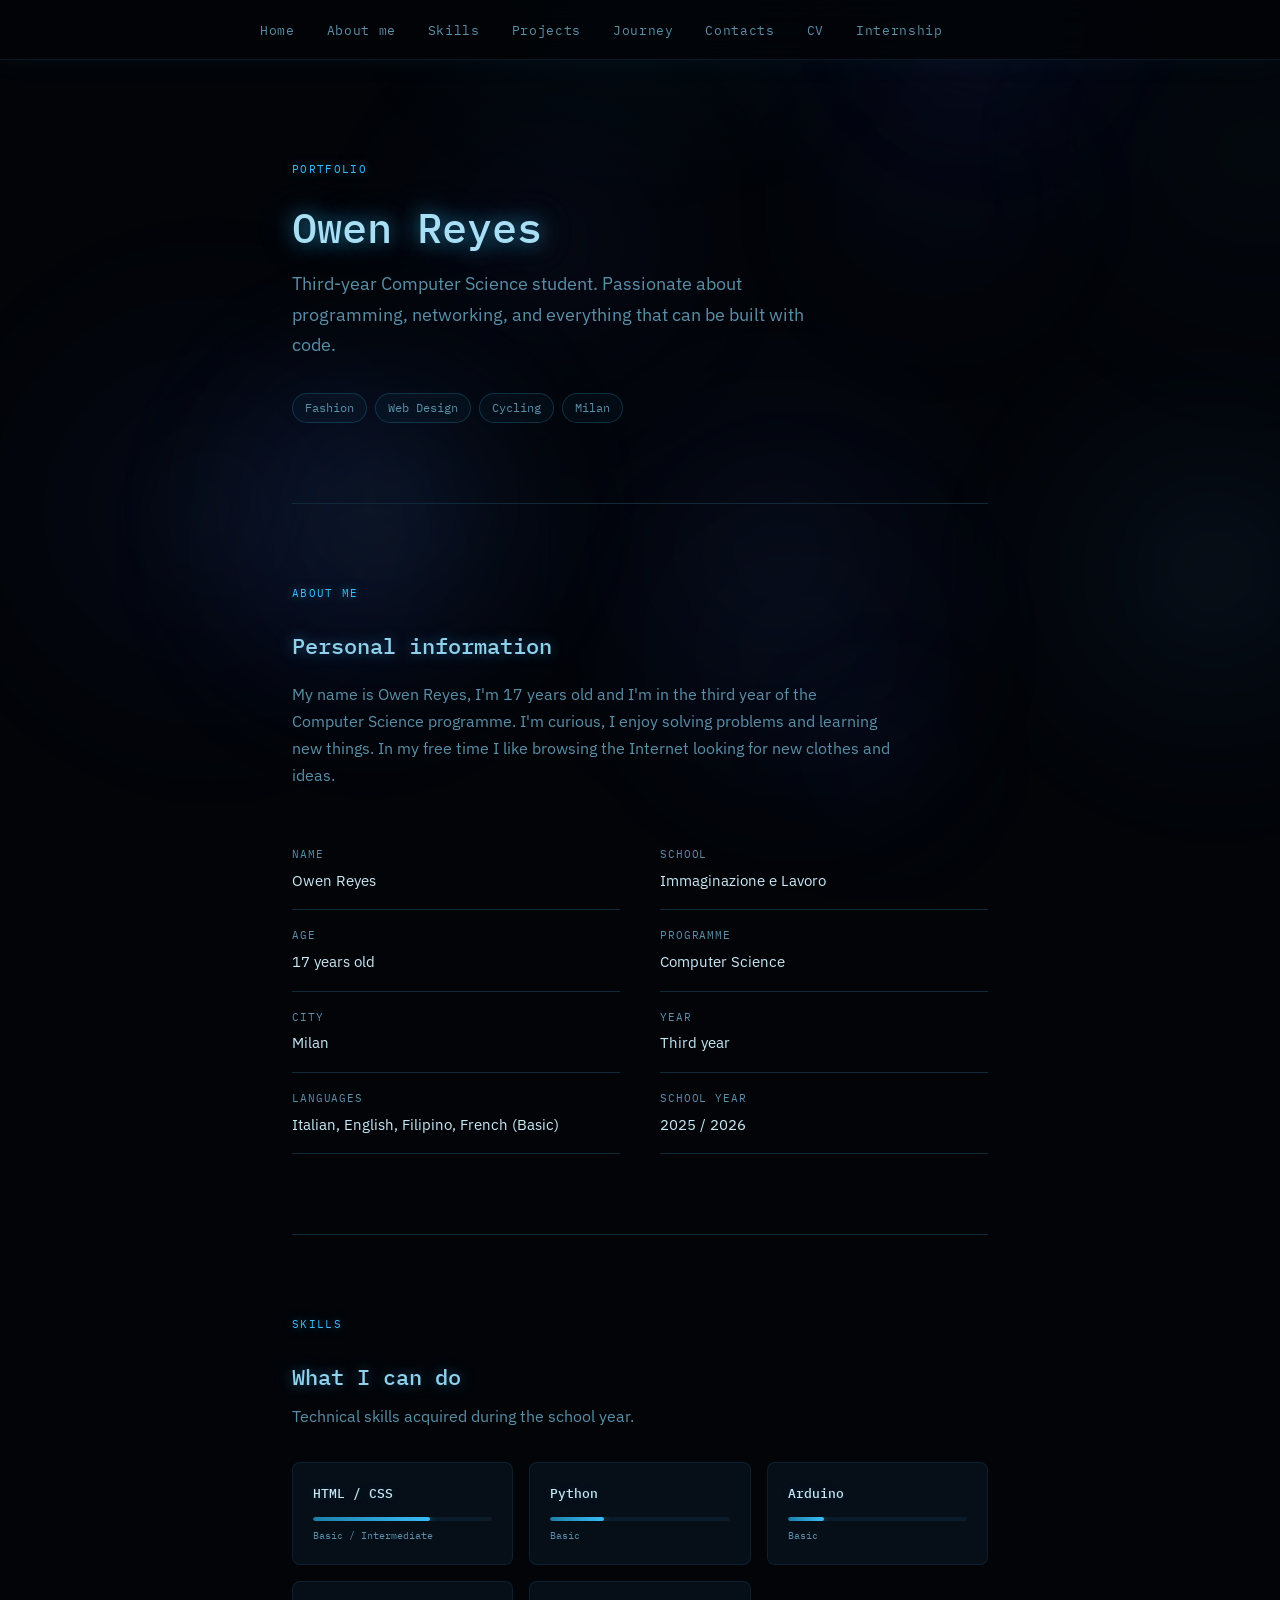
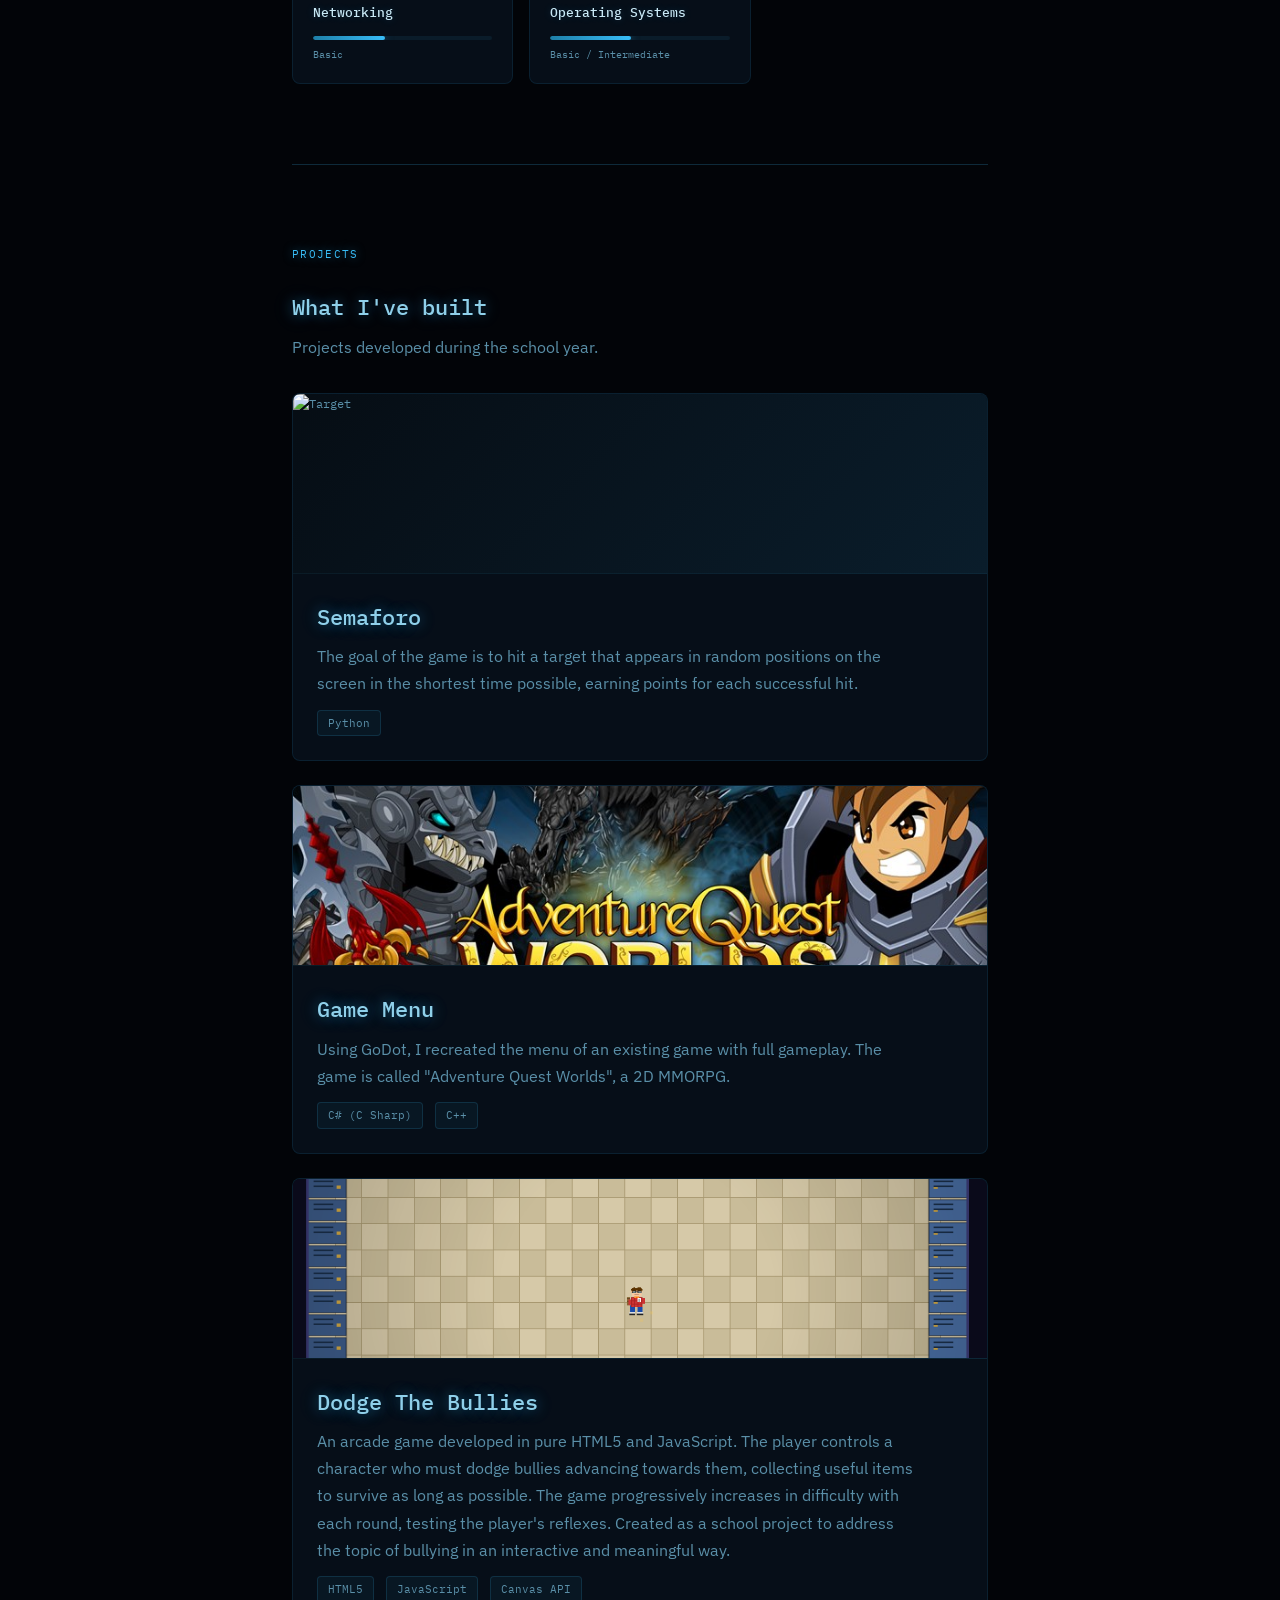
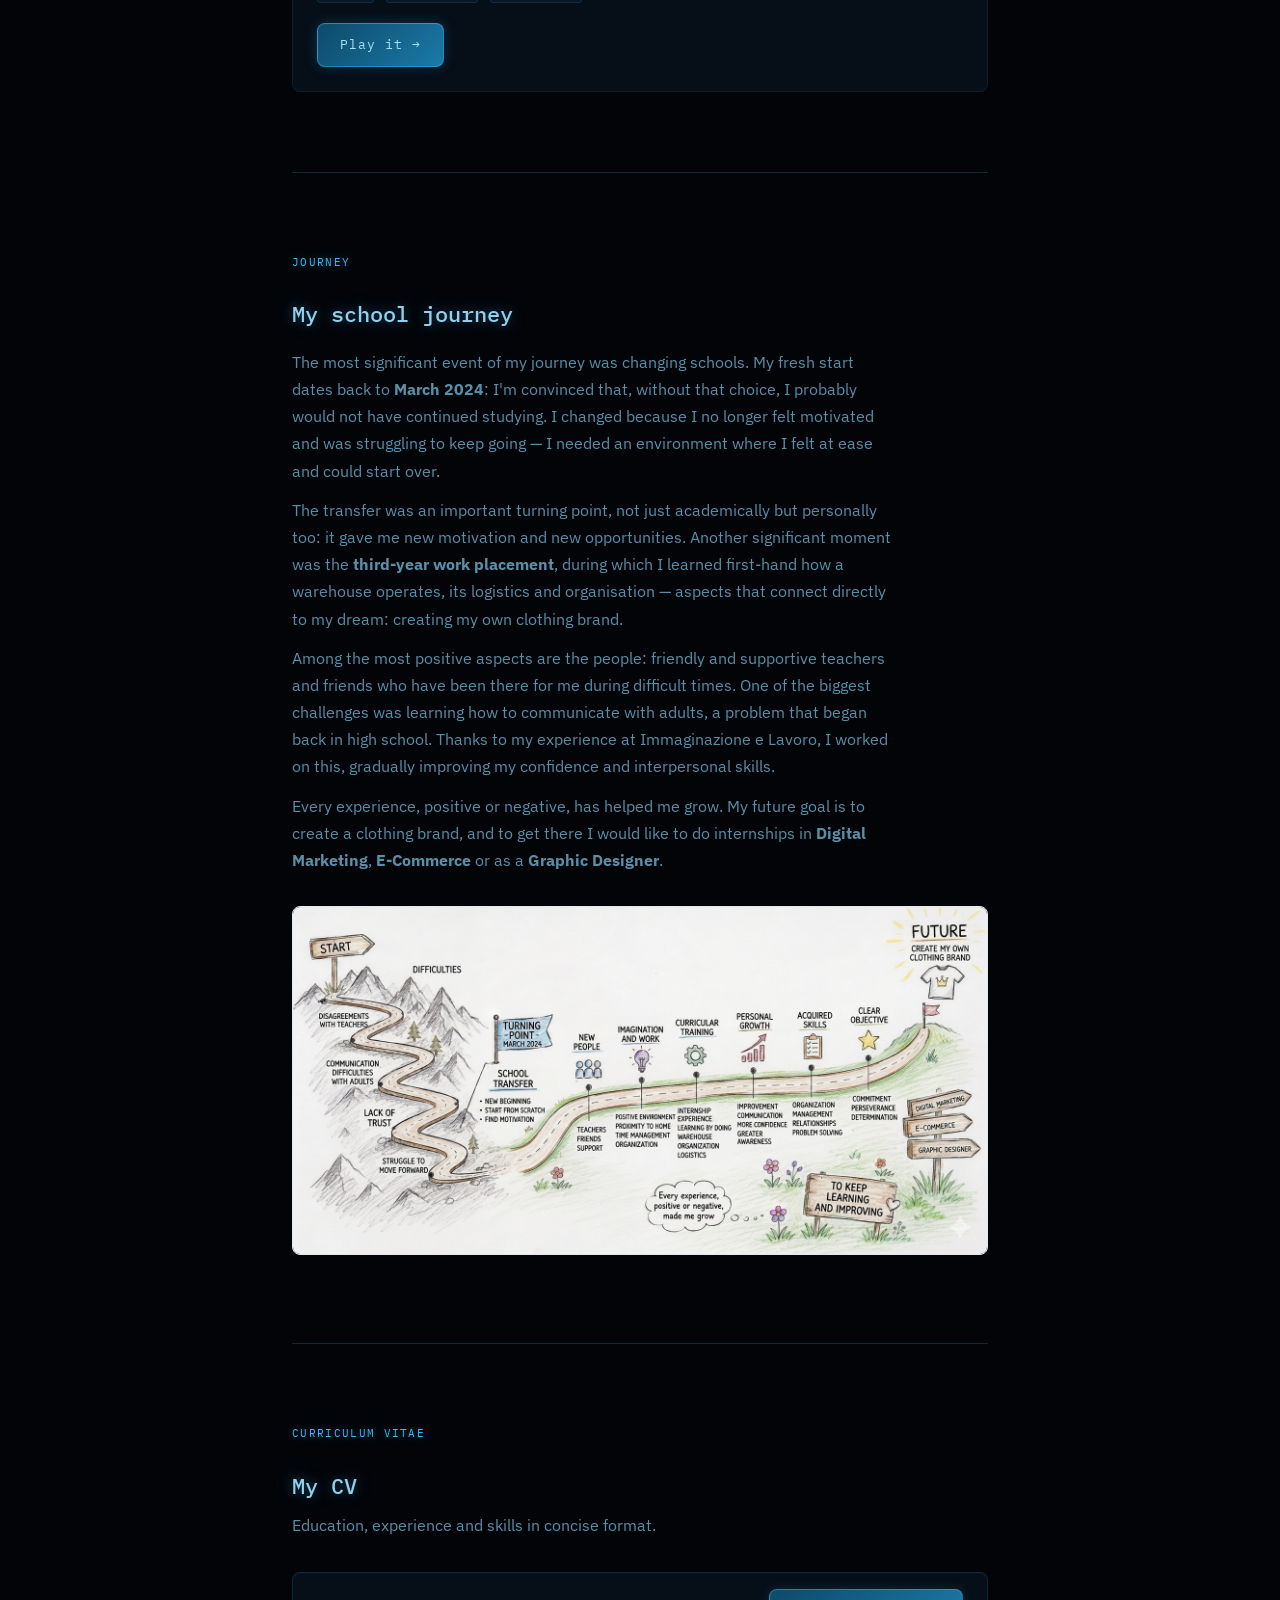
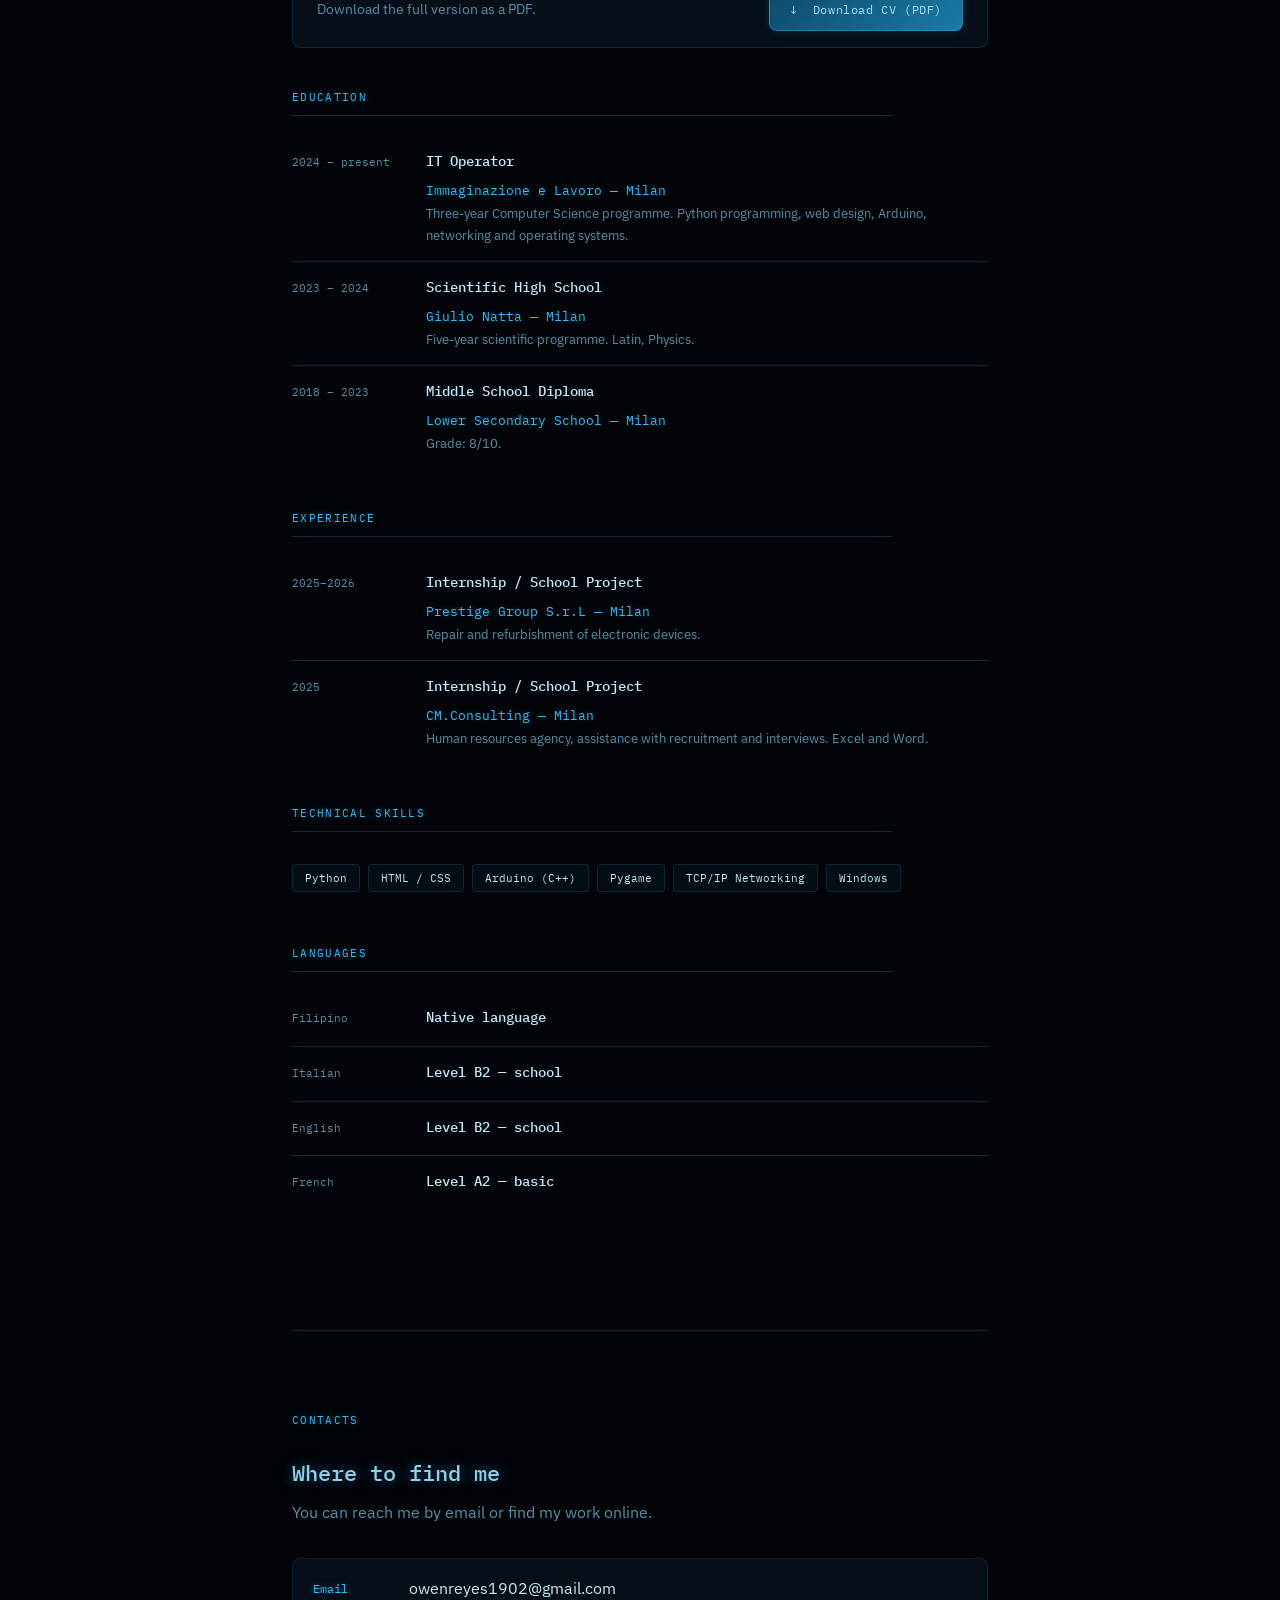
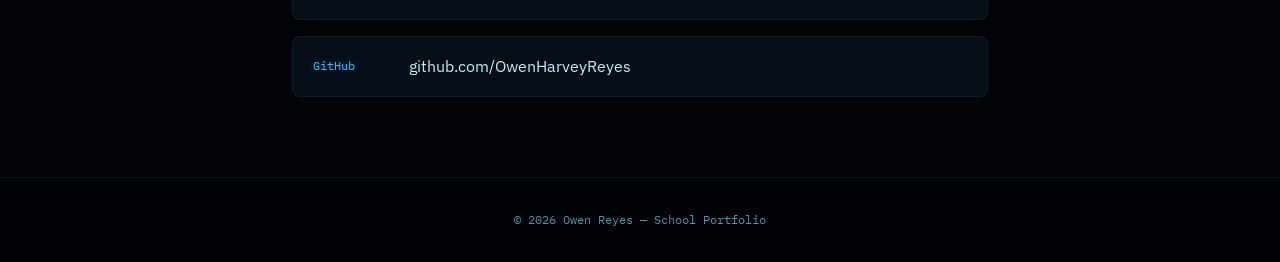
==== commit fe3c7e9c: "Percorso Scolastico" ====
--- a/index_en.html
+++ b/index_en.html
@@ -227,7 +227,7 @@
         <strong>E-Commerce</strong> or as a <strong>Graphic Designer</strong>.
       </p>
       <div style="margin-top: 32px;">
-        <img src="./img/Percorso-Scolastico.png" alt="Owen Reyes school journey"
+        <img src="./img/Gemini_Generated_Image_p60dxbp60dxbp60d.png" alt="Owen Reyes school journey"
           style="width: 100%; border-radius: 8px; border: 1px solid var(--bordo, #e2e8f0);" />
       </div>
     </section>
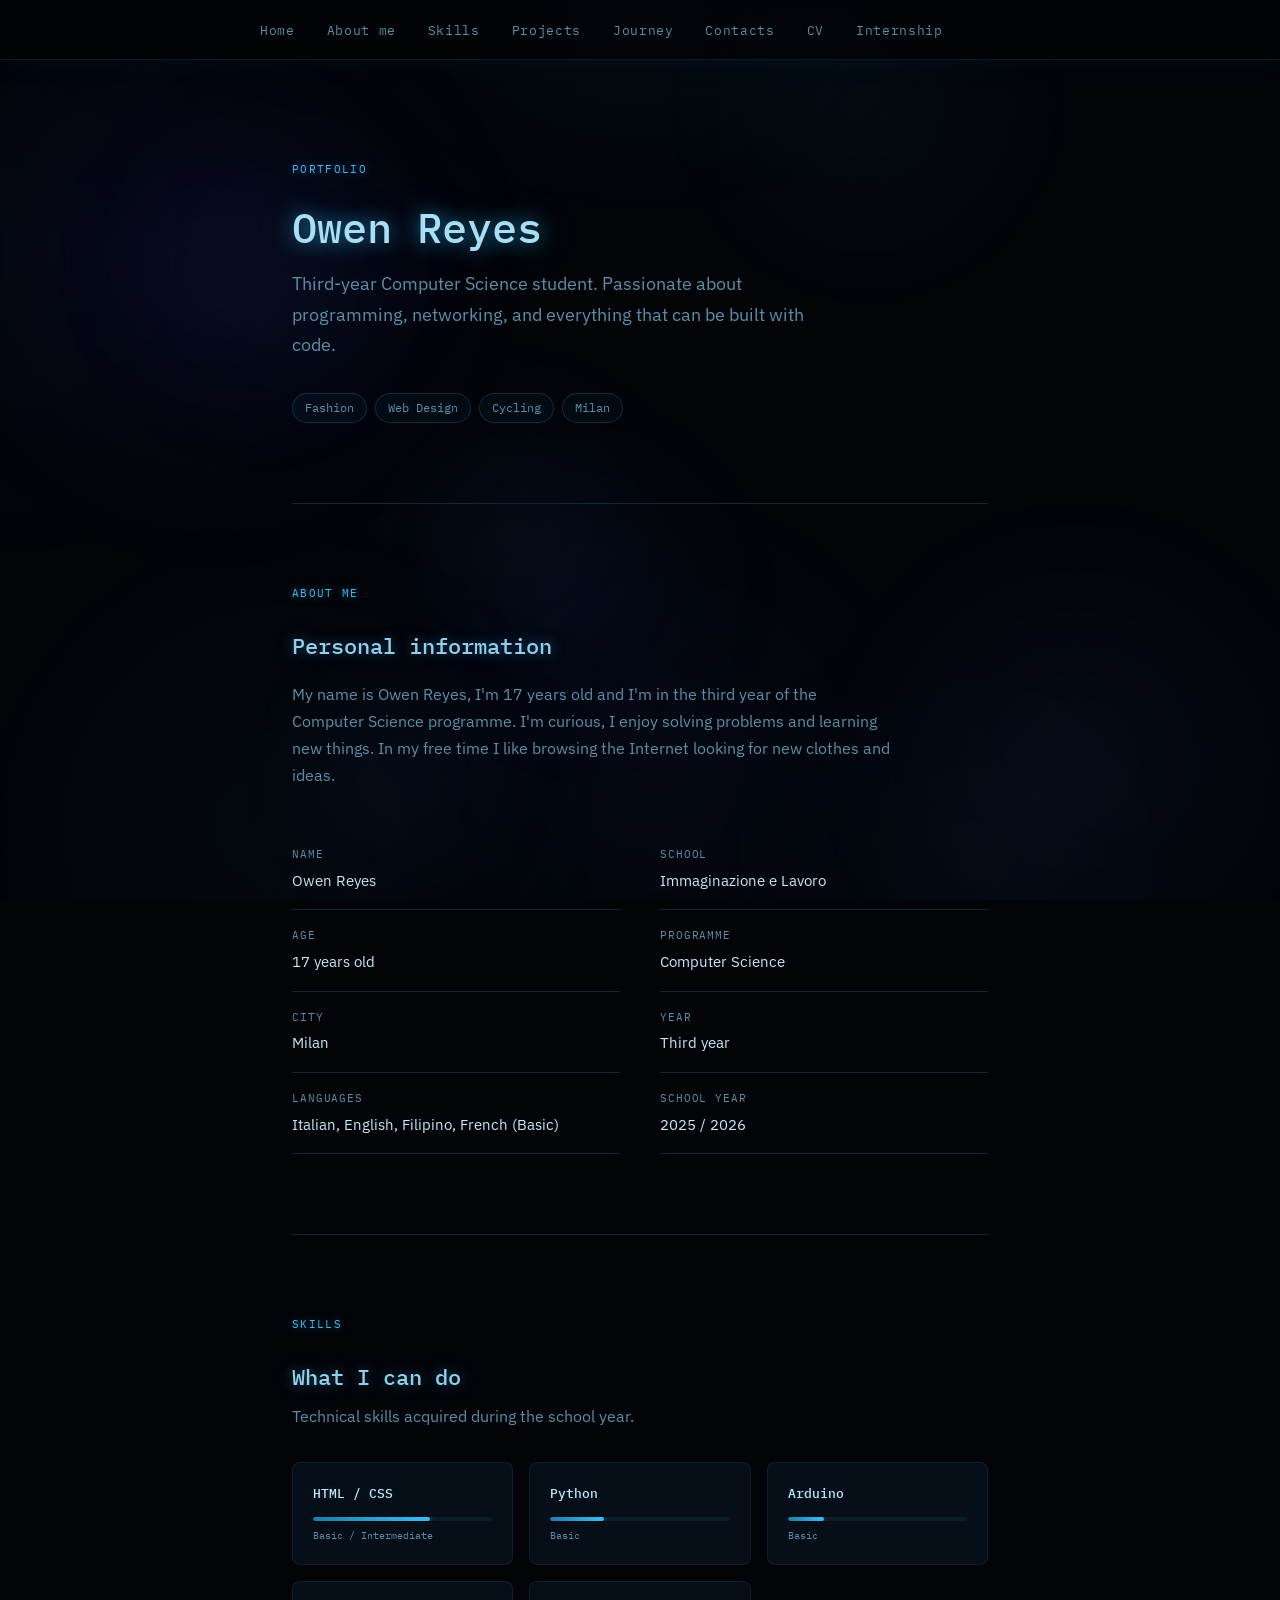
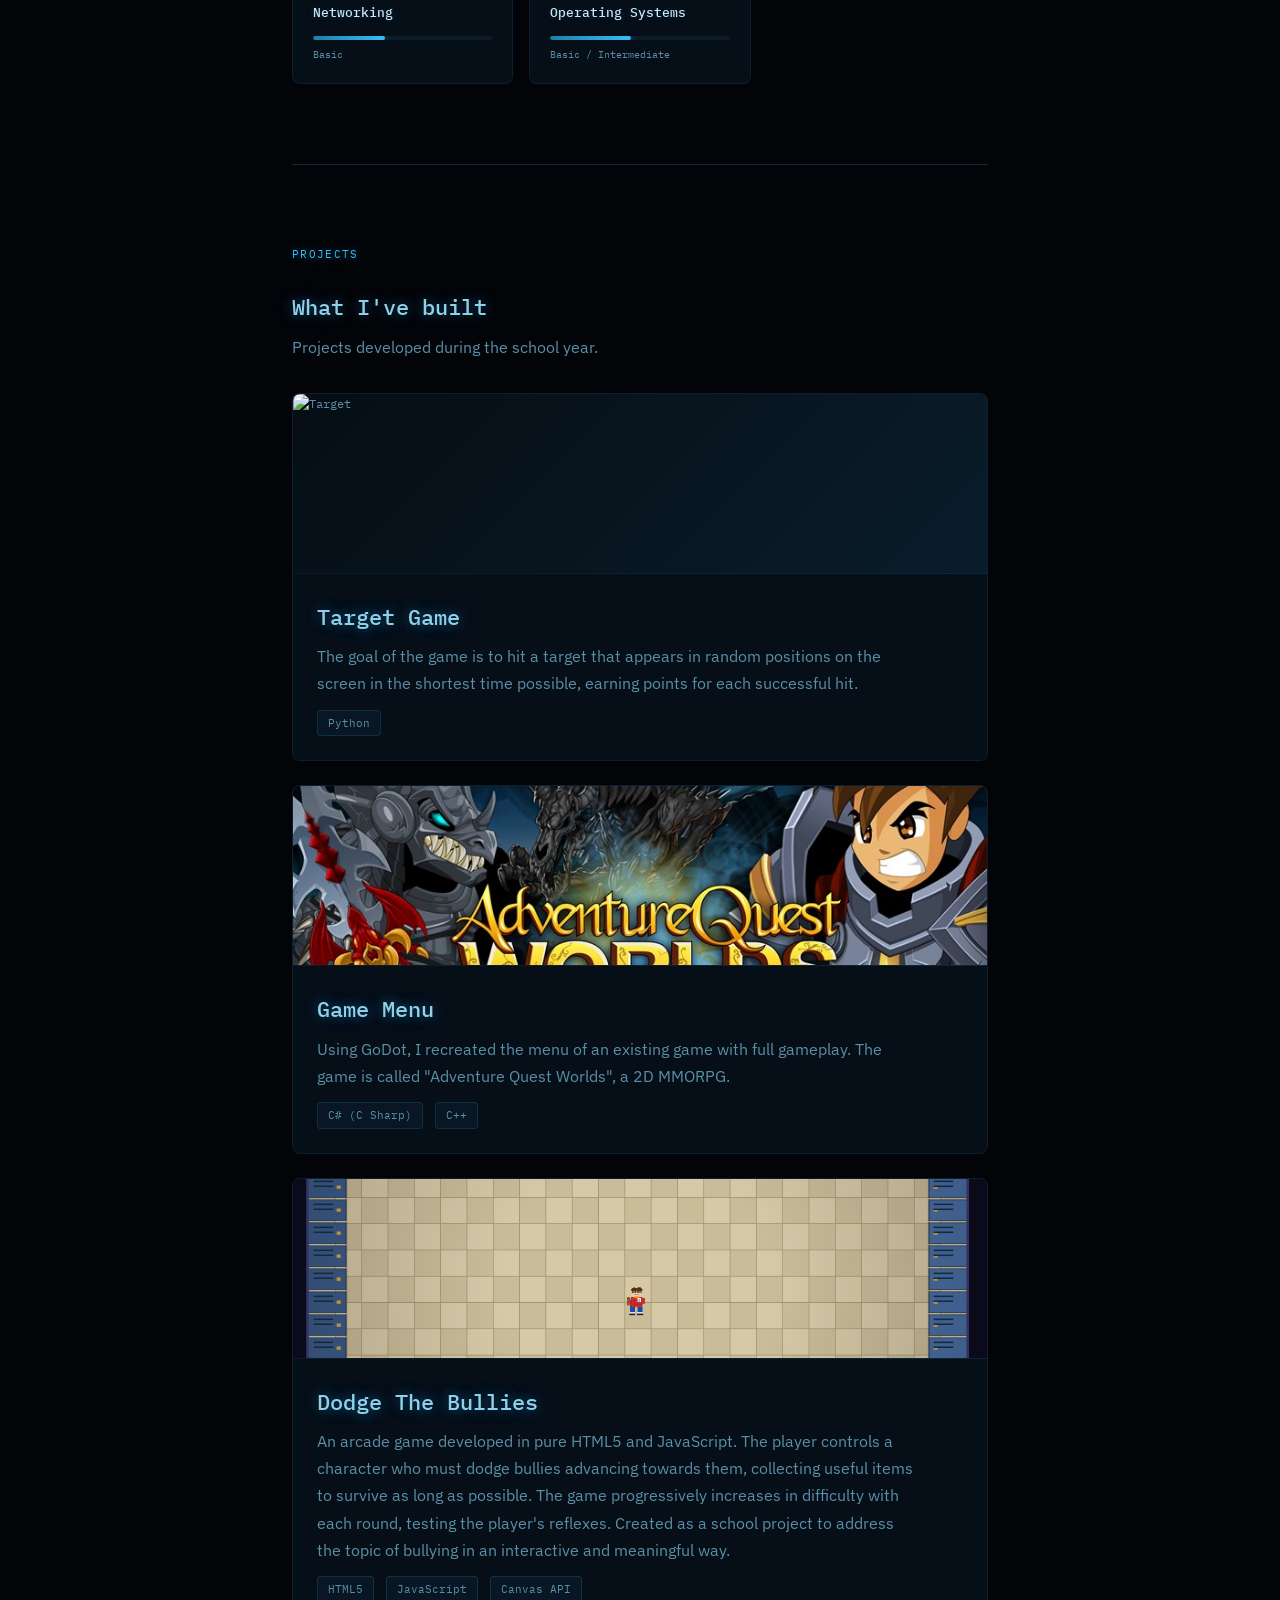
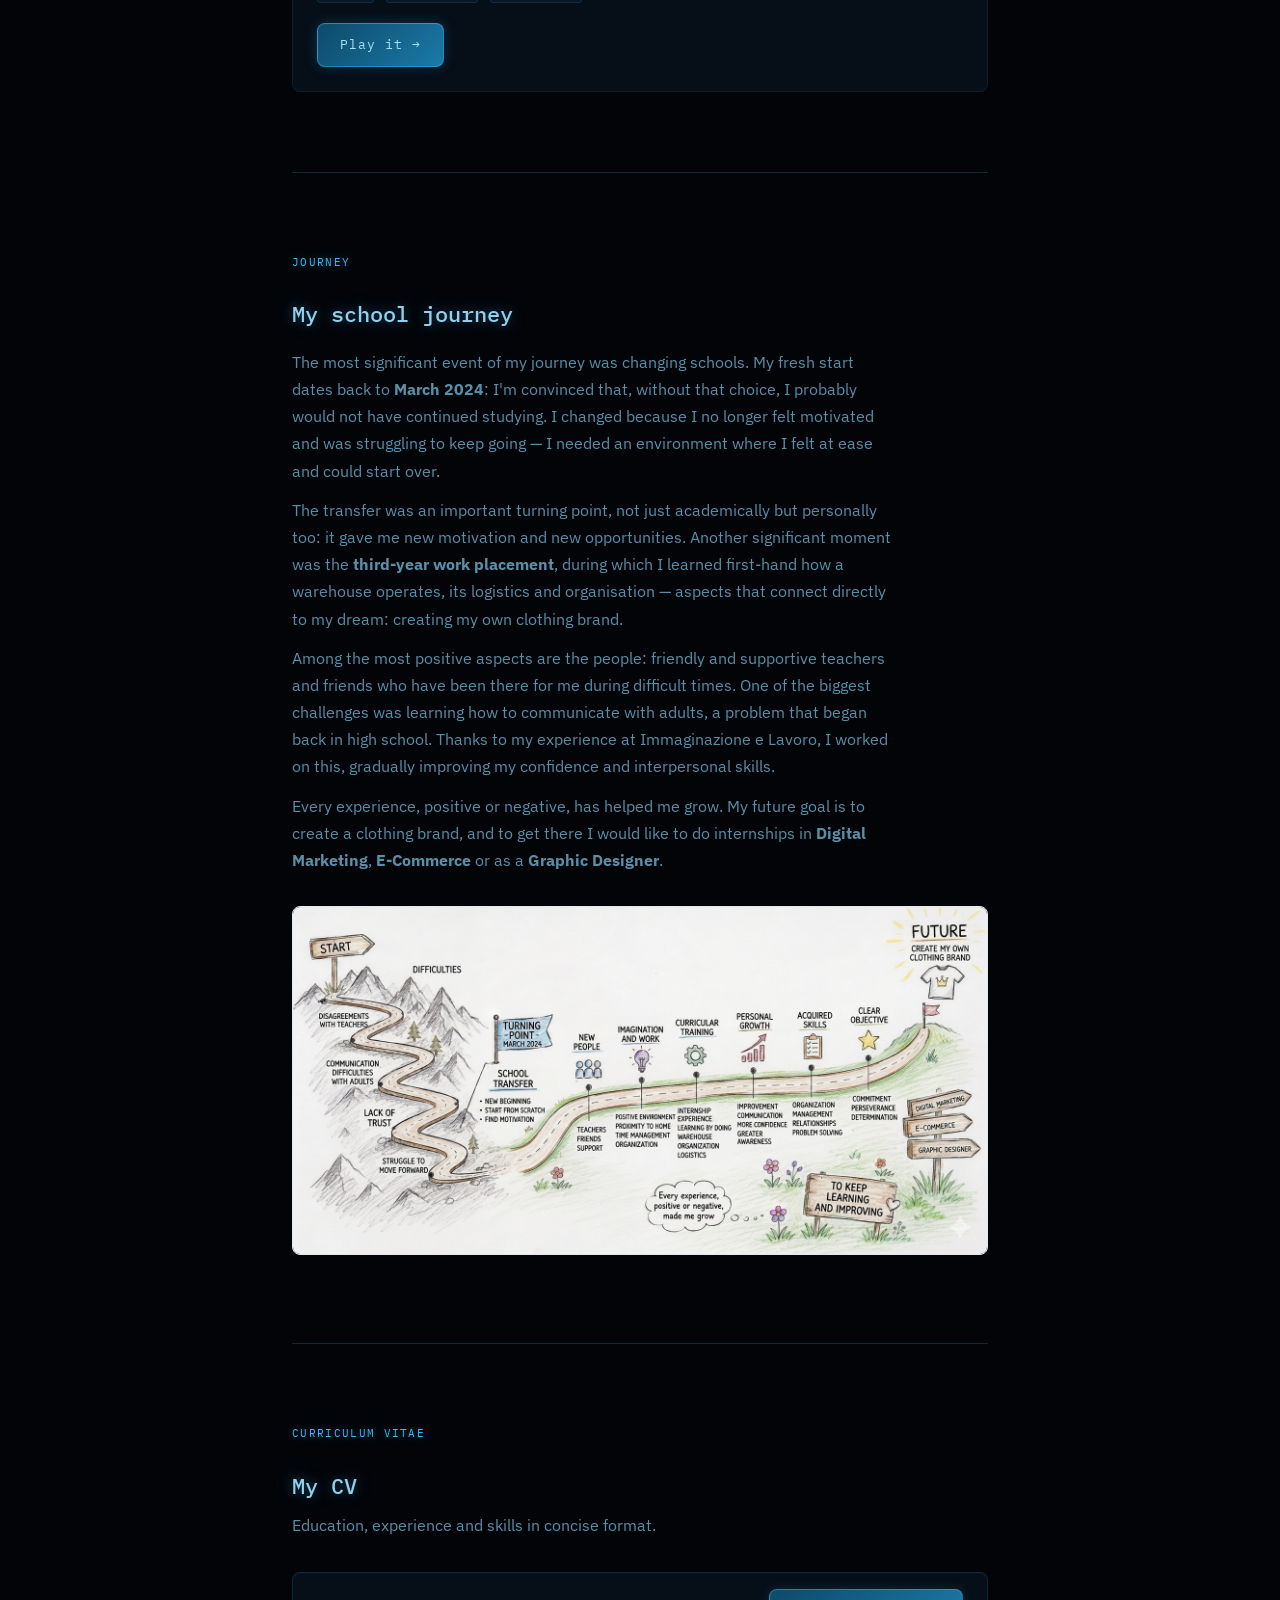
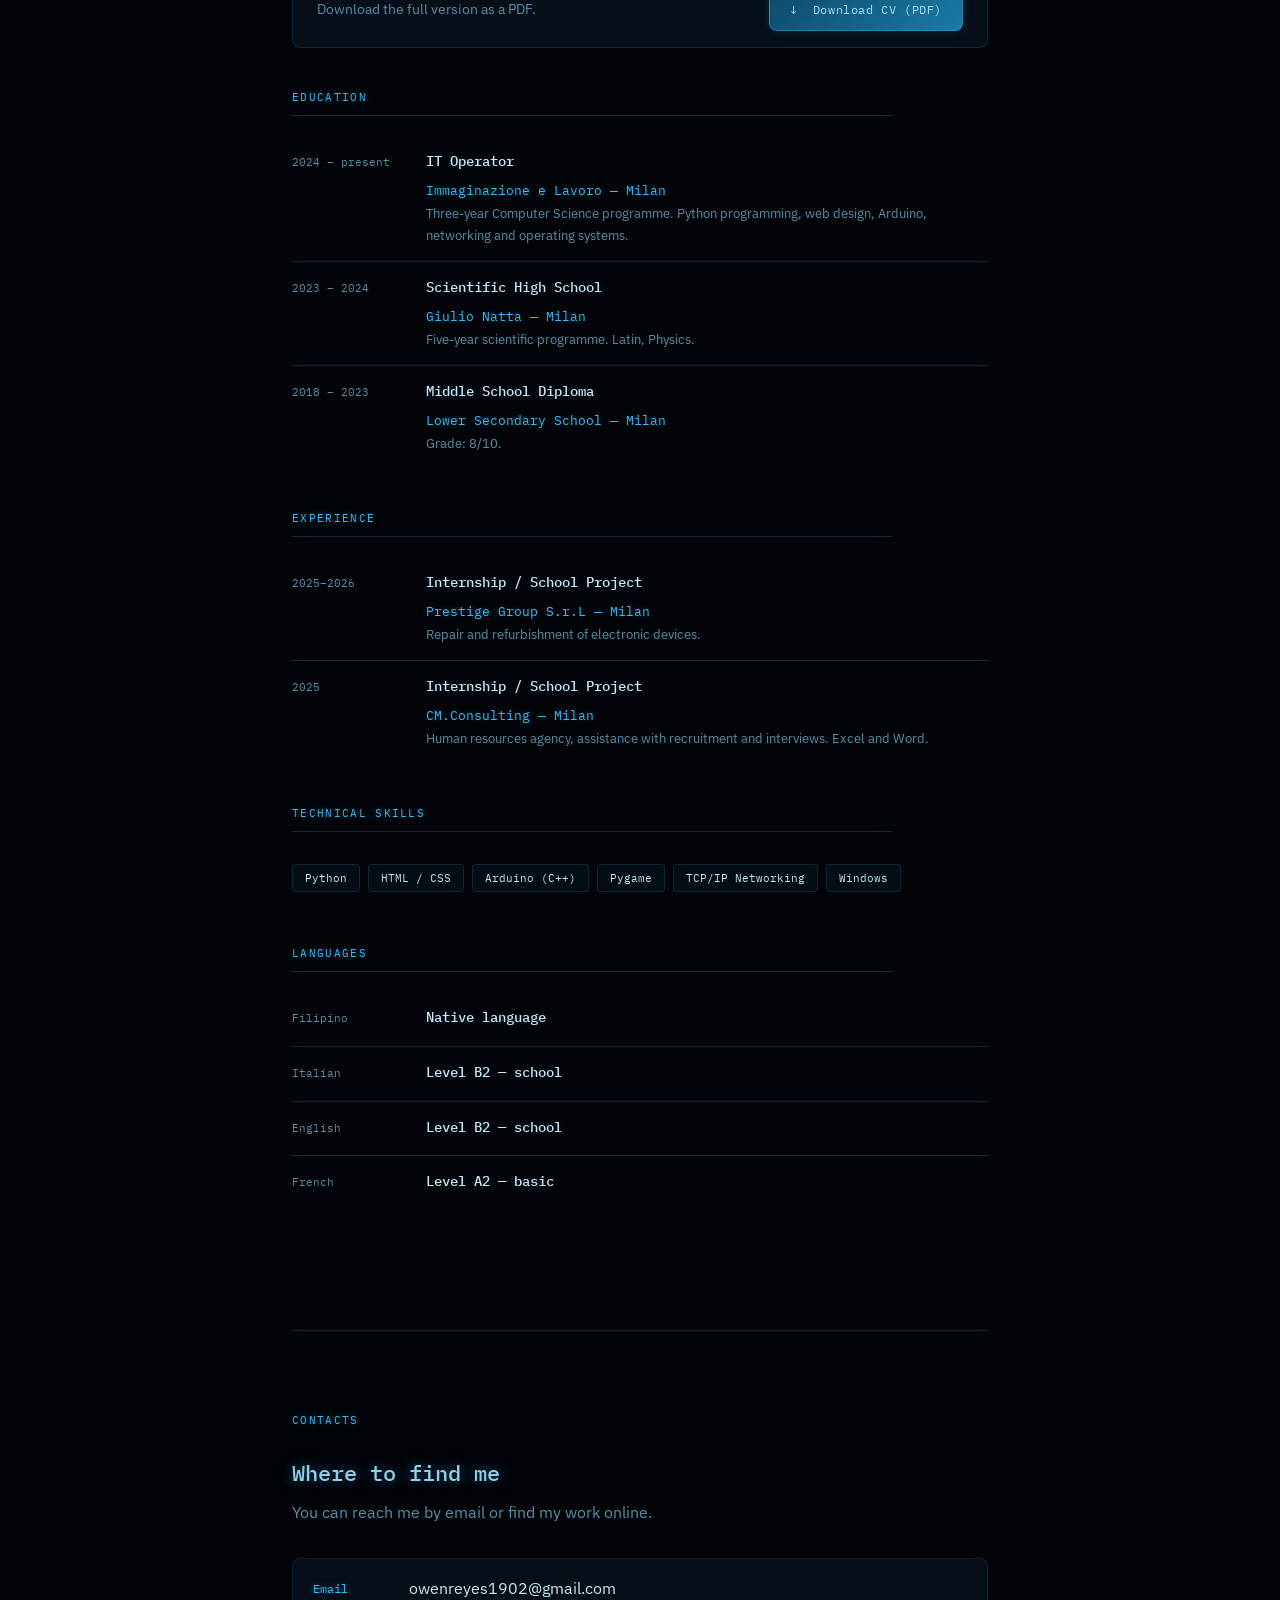
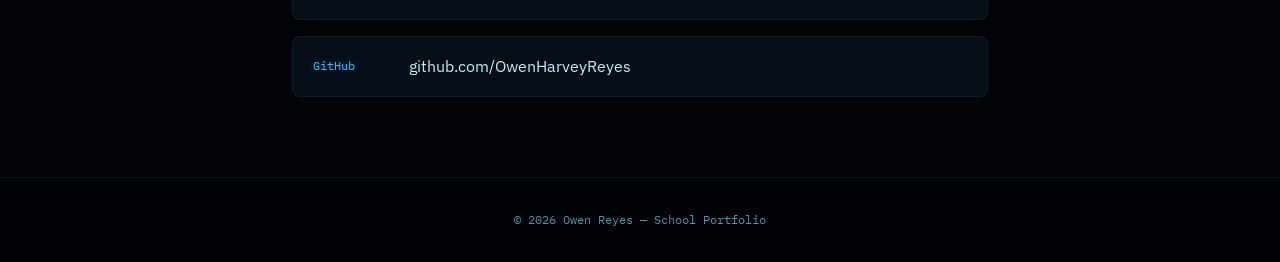
==== commit f9883ad2: "Update index_en.html" ====
--- a/index_en.html
+++ b/index_en.html
@@ -138,13 +138,13 @@
 
       <div class="progetti-lista">
 
-        <!-- PROJECT 1 — Semaforo -->
+
         <div class="progetto-card">
           <div class="progetto-immagine">
             <img src="./img/bersaglio.png" alt="Target" style="width:100%;height:100%;object-fit:cover;">
           </div>
           <div class="progetto-corpo">
-            <h2>Semaforo</h2>
+            <h2>Target Game</h2>
             <p style="margin-top: 8px;">
               The goal of the game is to hit a target that appears in random positions on the screen
               in the shortest time possible, earning points for each successful hit.
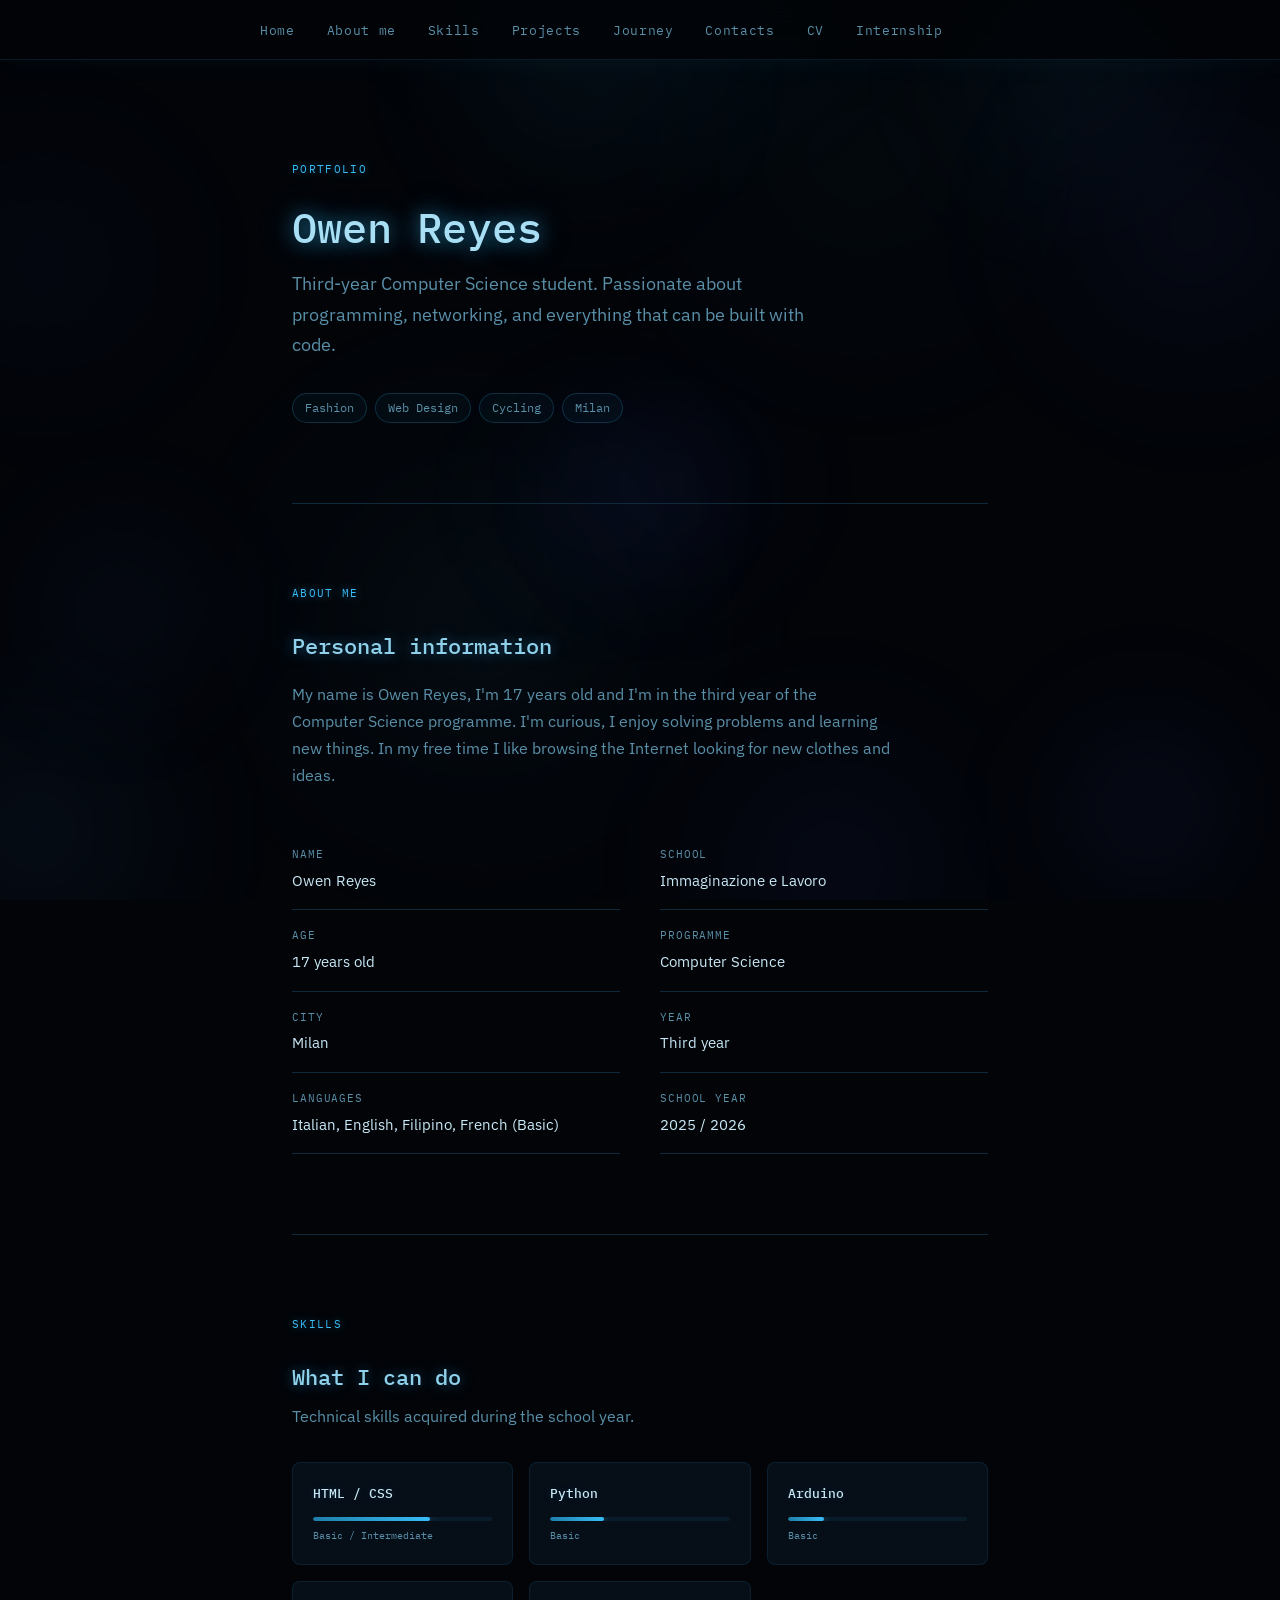
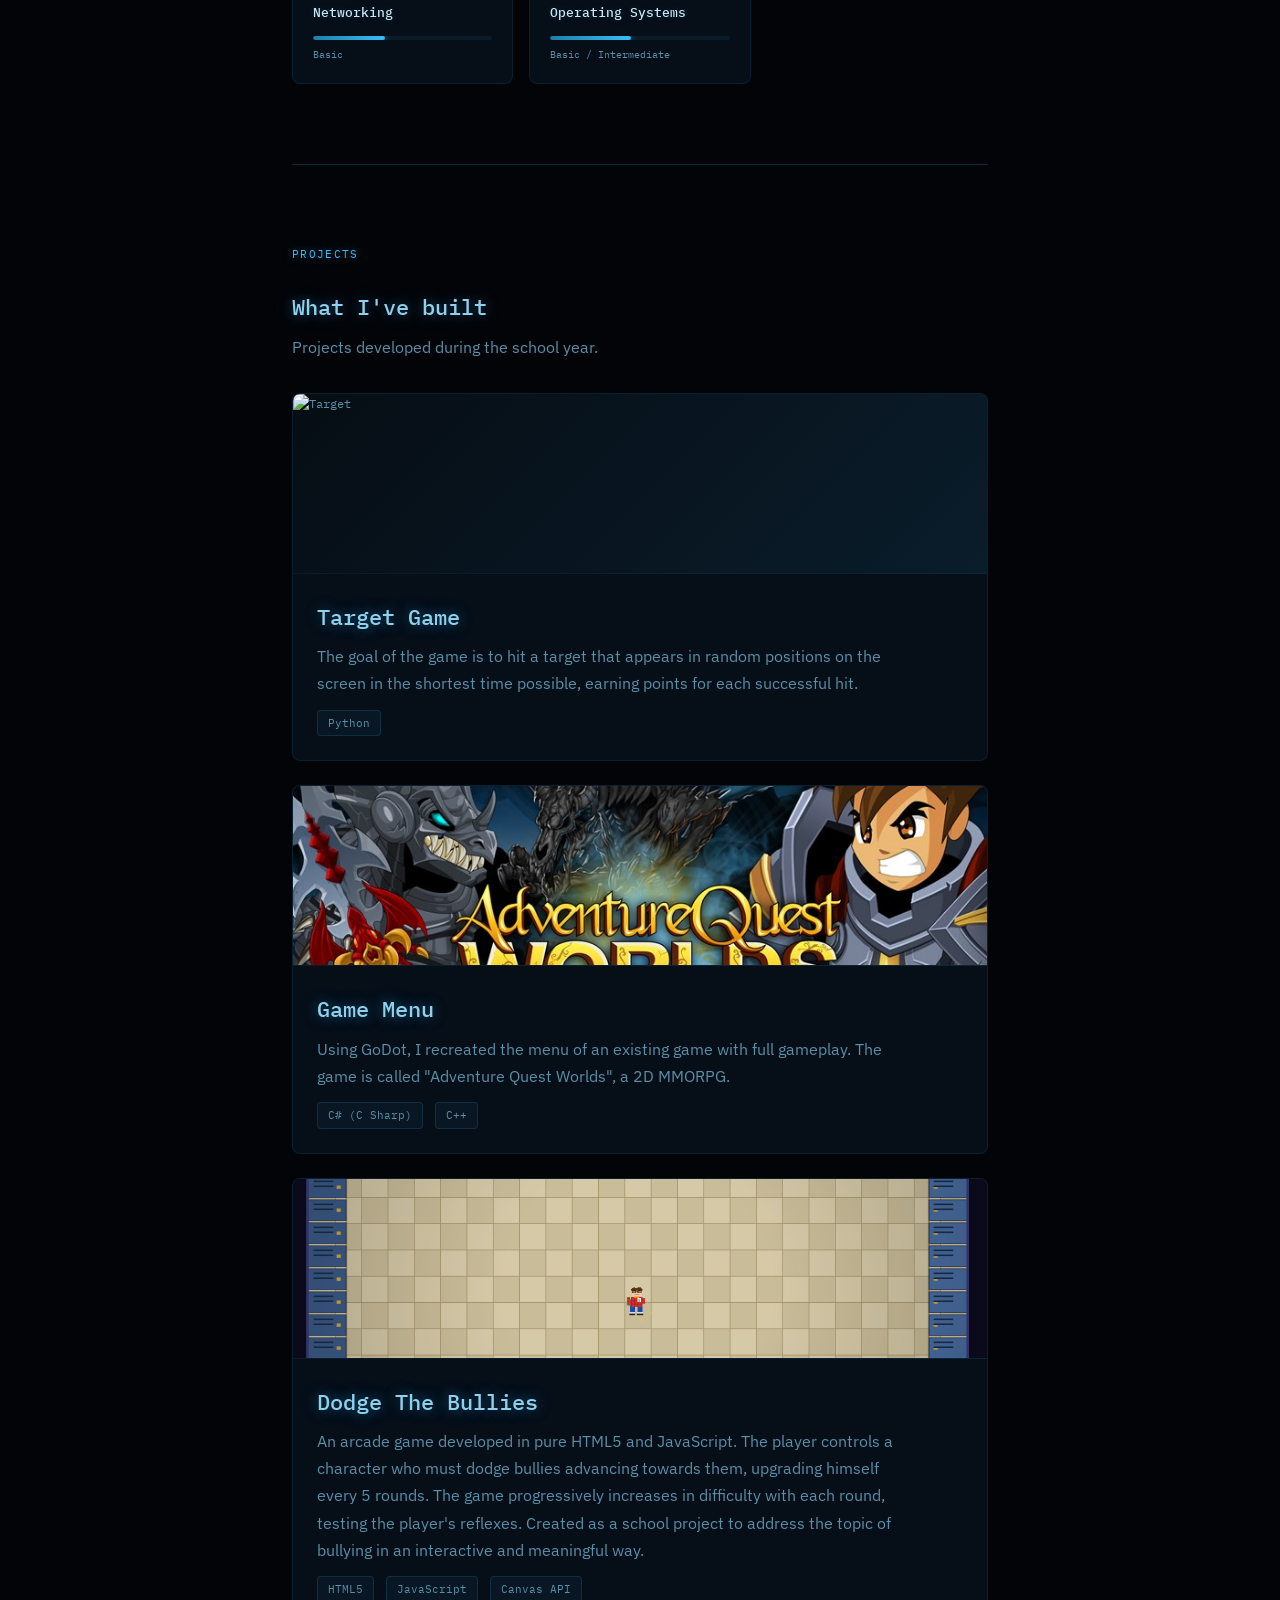
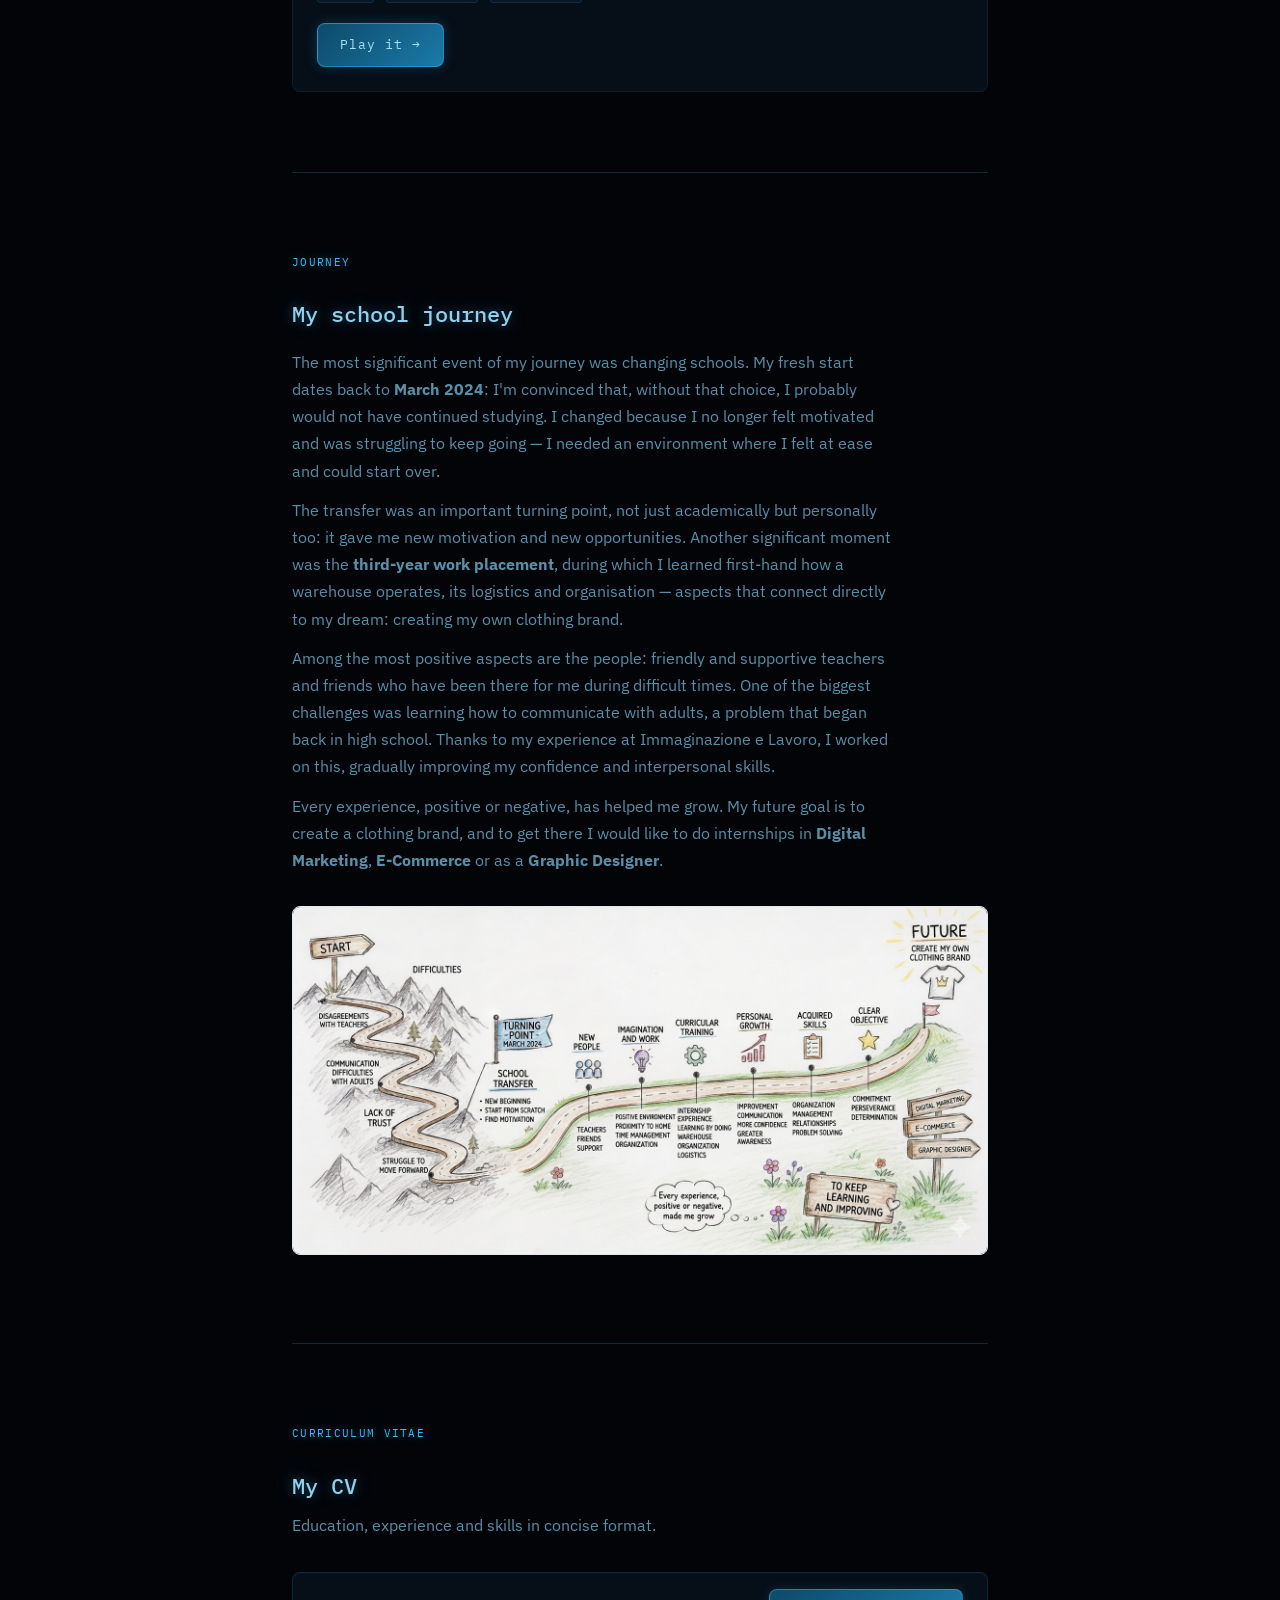
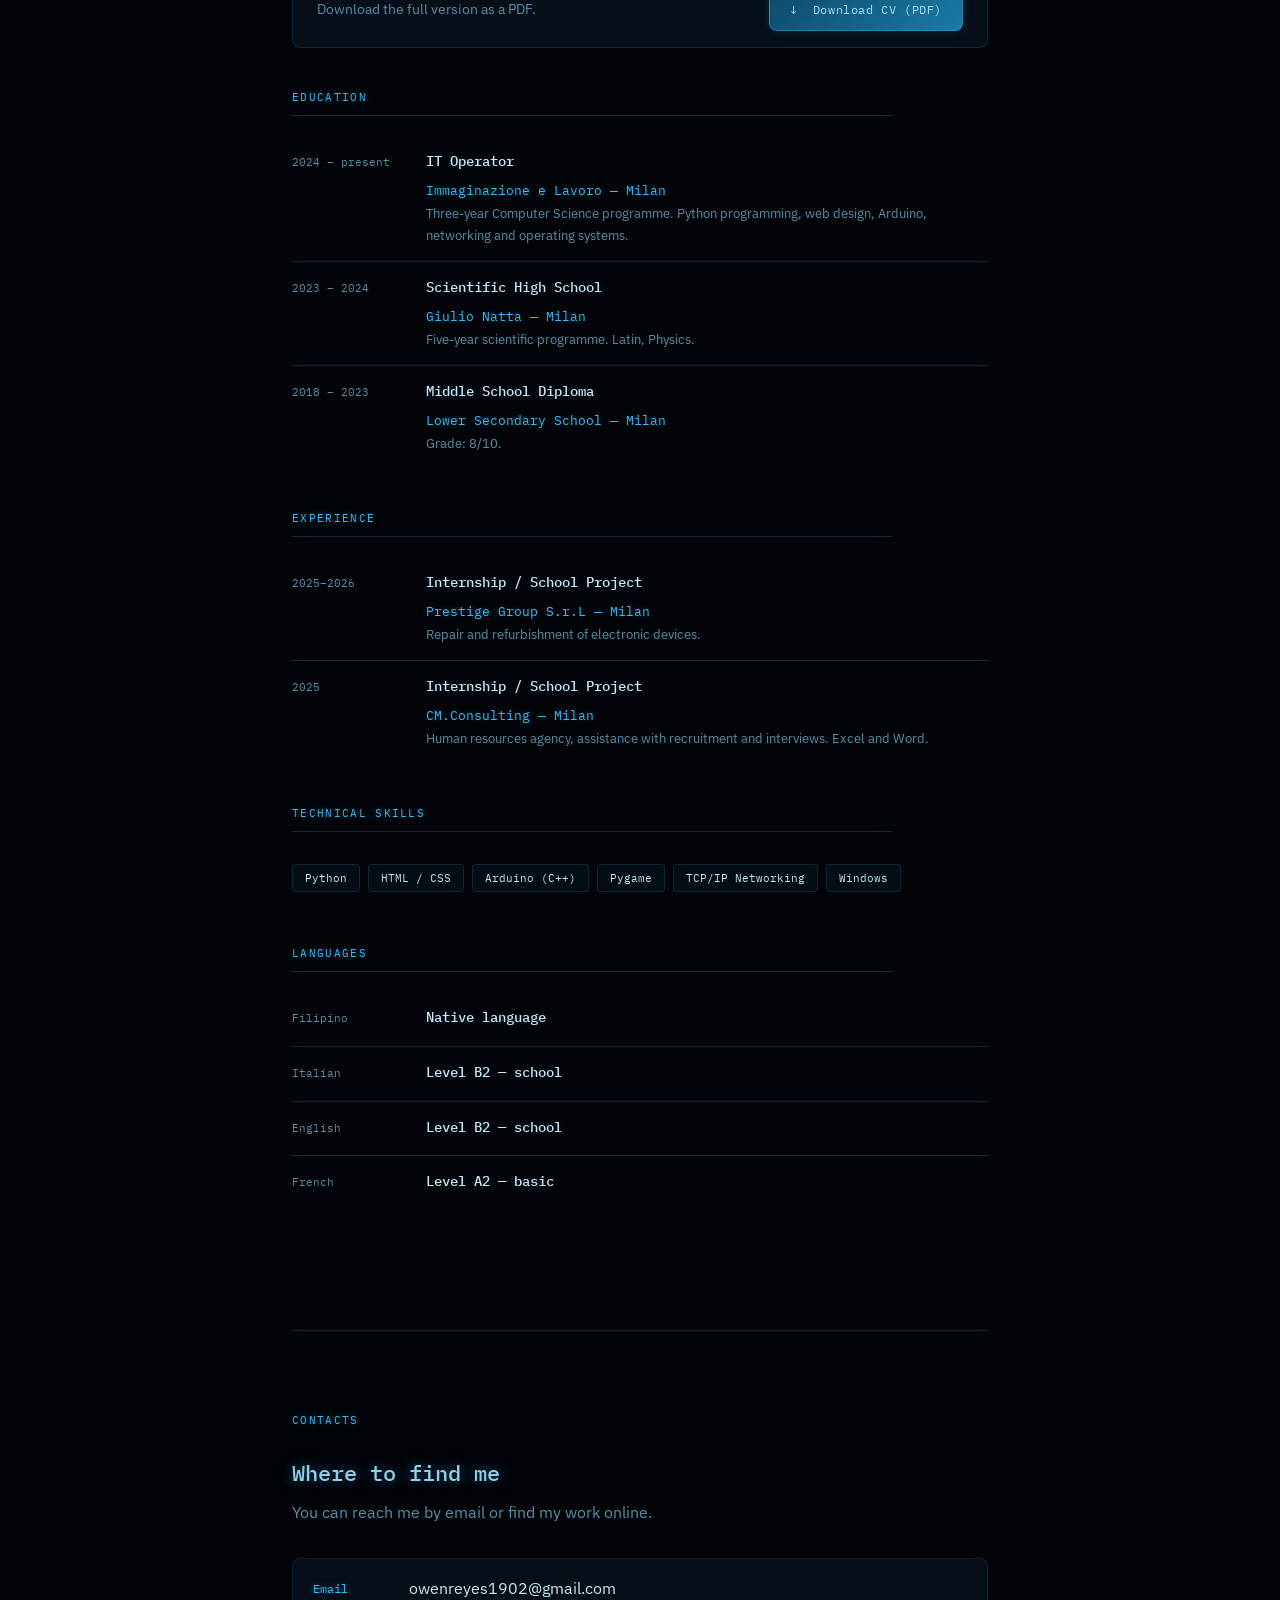
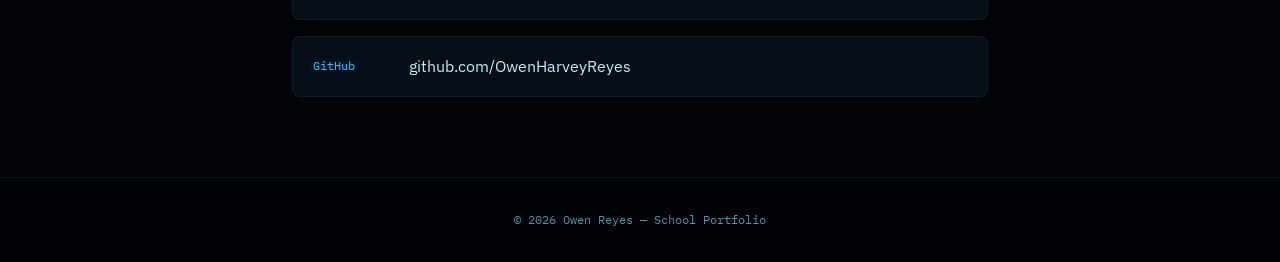
==== commit 42c8d0dc: "Update index_en.html" ====
--- a/index_en.html
+++ b/index_en.html
@@ -182,8 +182,7 @@
             <h2>Dodge The Bullies</h2>
             <p style="margin-top: 8px;">
               An arcade game developed in pure HTML5 and JavaScript. The player controls a character
-              who must dodge bullies advancing towards them, collecting useful items to survive as long
-              as possible. The game progressively increases in difficulty with each round, testing the
+              who must dodge bullies advancing towards them, upgrading himself every 5 rounds. The game progressively increases in difficulty with each round, testing the
               player's reflexes. Created as a school project to address the topic of bullying in an
               interactive and meaningful way.
             </p>
